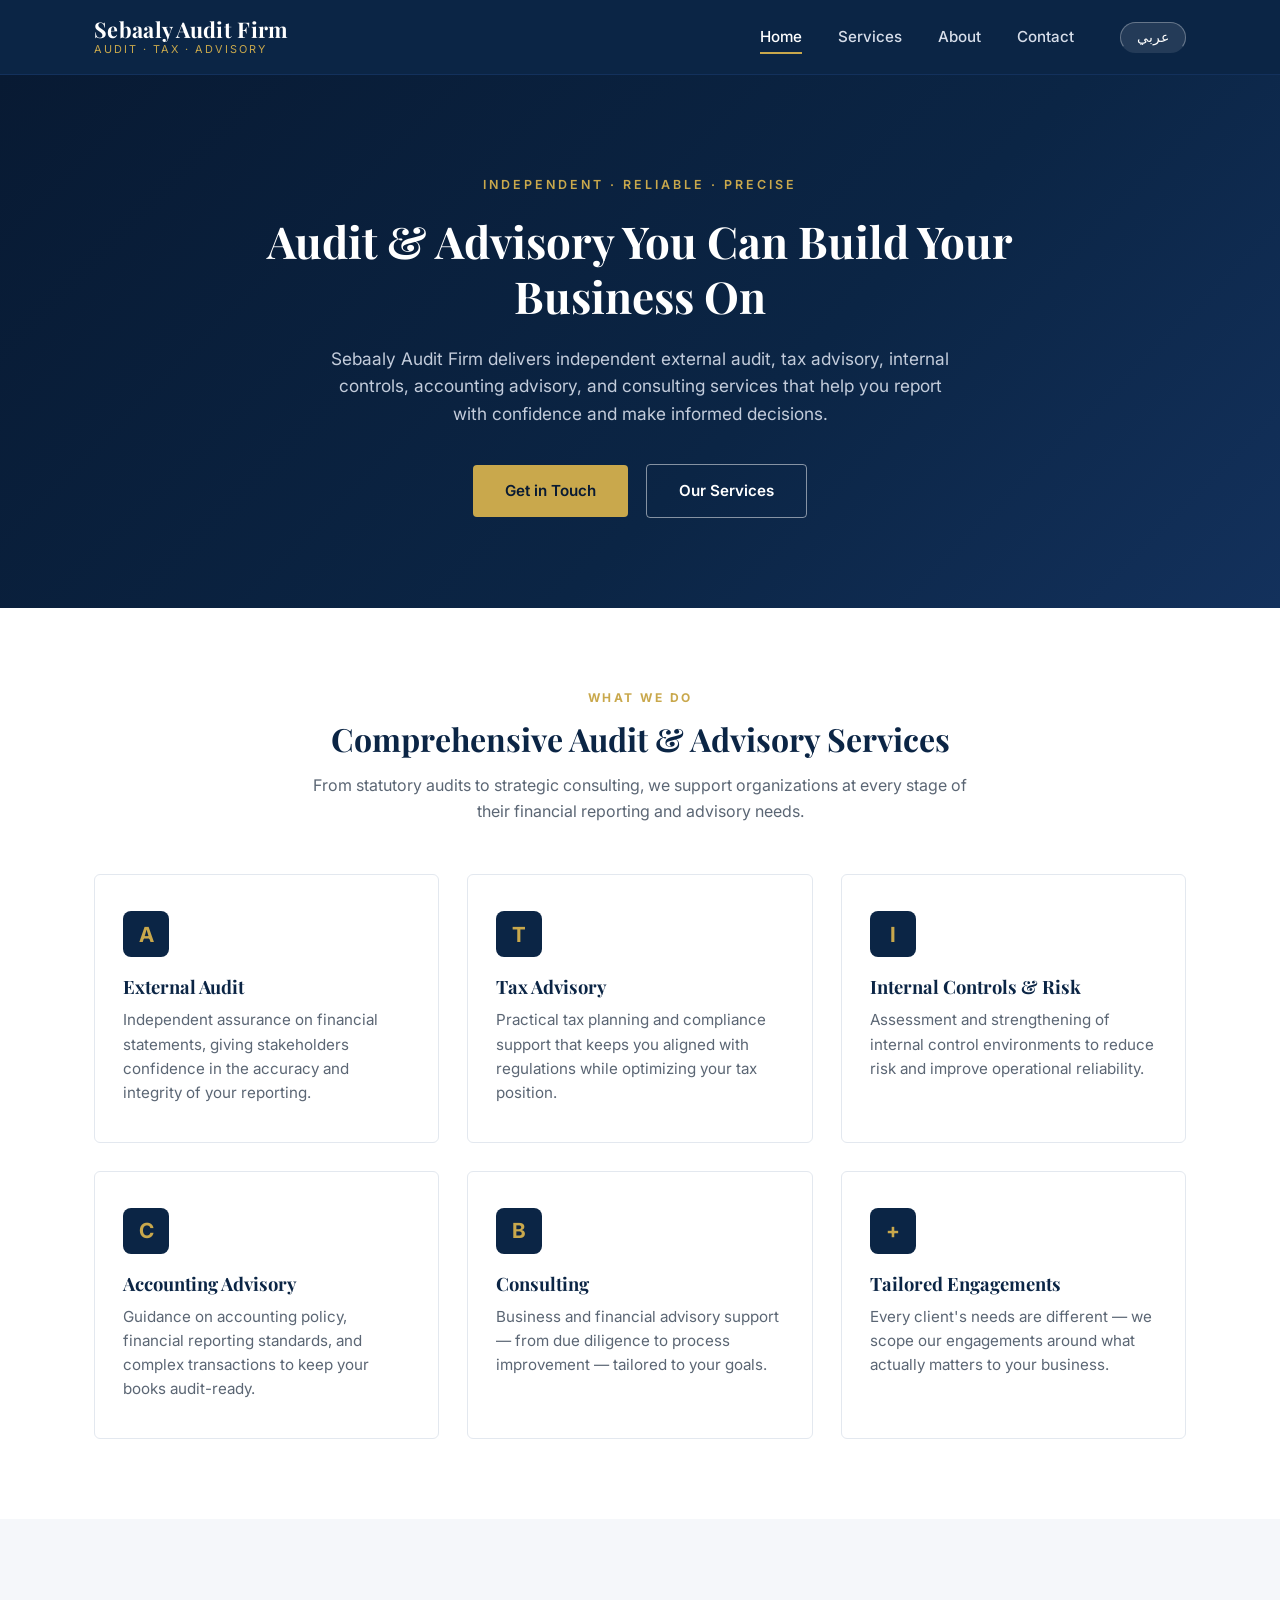
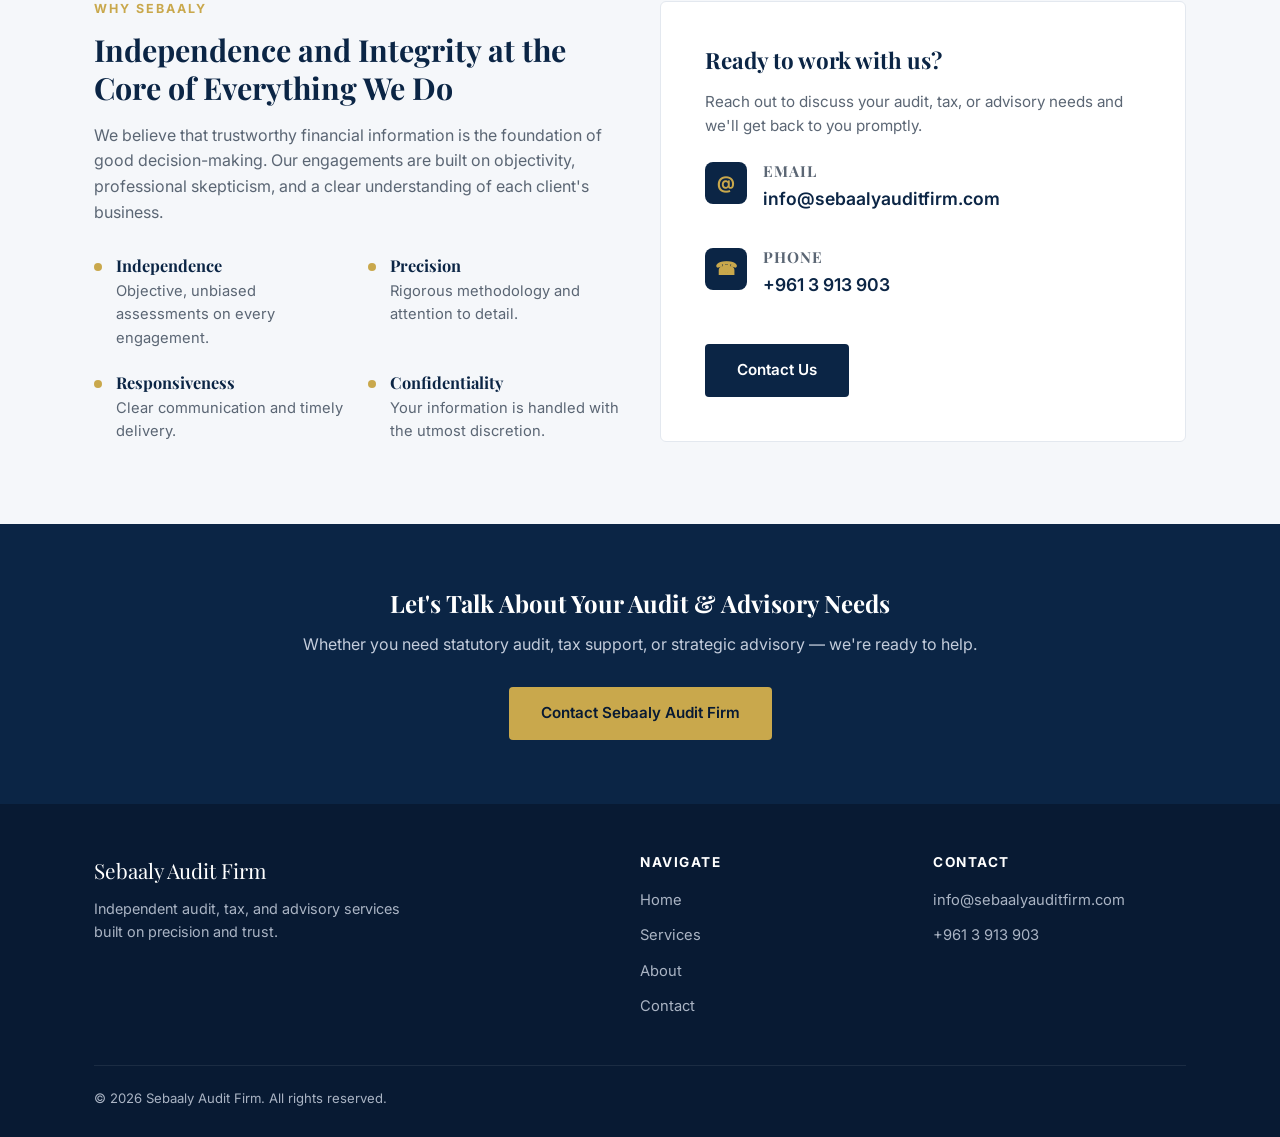
==== index.html @ 9934cd17 "Add files via upload" ====
<!doctype html>
<html lang="en">
<head>
<meta charset="UTF-8">
<meta name="viewport" content="width=device-width, initial-scale=1.0">
<title>Sebaaly Audit Firm | Audit, Tax &amp; Advisory Services</title>
<meta name="description" content="Sebaaly Audit Firm provides independent external audit, tax advisory, internal controls, accounting advisory, and consulting services.">
<link rel="preconnect" href="https://fonts.googleapis.com">
<link rel="preconnect" href="https://fonts.gstatic.com" crossorigin>
<link href="https://fonts.googleapis.com/css2?family=Inter:wght@400;500;600;700&family=Playfair+Display:wght@600;700&display=swap" rel="stylesheet">
<link rel="stylesheet" href="styles.css">
</head>
<body>

<header class="site-header">
  <div class="nav-wrap">
    <a href="index.html" class="logo">
      <span class="logo-main">Sebaaly Audit Firm</span>
      <span class="logo-sub">Audit &middot; Tax &middot; Advisory</span>
    </a>
    <button class="nav-toggle" aria-label="Toggle menu">
      <span></span><span></span><span></span>
    </button>
    <nav class="main-nav">
      <ul>
        <li><a href="index.html" class="active">Home</a></li>
        <li><a href="services.html">Services</a></li>
        <li><a href="about.html">About</a></li>
        <li><a href="contact.html">Contact</a></li>
        <li><a href="ar/index.html" class="lang-switch">&#1593;&#1585;&#1576;&#1610;</a></li>
      </ul>
    </nav>
  </div>
</header>

<section class="hero">
  <div class="container">
    <div class="eyebrow">Independent &middot; Reliable &middot; Precise</div>
    <h1>Audit &amp; Advisory You Can Build Your Business On</h1>
    <p>Sebaaly Audit Firm delivers independent external audit, tax advisory, internal controls, accounting advisory, and consulting services that help you report with confidence and make informed decisions.</p>
    <a href="contact.html" class="btn btn-gold">Get in Touch</a>
    <a href="services.html" class="btn btn-outline">Our Services</a>
  </div>
</section>

<section>
  <div class="container">
    <div class="section-head">
      <div class="eyebrow">What We Do</div>
      <h2>Comprehensive Audit &amp; Advisory Services</h2>
      <p>From statutory audits to strategic consulting, we support organizations at every stage of their financial reporting and advisory needs.</p>
    </div>
    <div class="grid-3">
      <div class="card">
        <div class="icon-badge">A</div>
        <h3>External Audit</h3>
        <p>Independent assurance on financial statements, giving stakeholders confidence in the accuracy and integrity of your reporting.</p>
      </div>
      <div class="card">
        <div class="icon-badge">T</div>
        <h3>Tax Advisory</h3>
        <p>Practical tax planning and compliance support that keeps you aligned with regulations while optimizing your tax position.</p>
      </div>
      <div class="card">
        <div class="icon-badge">I</div>
        <h3>Internal Controls &amp; Risk</h3>
        <p>Assessment and strengthening of internal control environments to reduce risk and improve operational reliability.</p>
      </div>
      <div class="card">
        <div class="icon-badge">C</div>
        <h3>Accounting Advisory</h3>
        <p>Guidance on accounting policy, financial reporting standards, and complex transactions to keep your books audit-ready.</p>
      </div>
      <div class="card">
        <div class="icon-badge">B</div>
        <h3>Consulting</h3>
        <p>Business and financial advisory support &mdash; from due diligence to process improvement &mdash; tailored to your goals.</p>
      </div>
      <div class="card">
        <div class="icon-badge">+</div>
        <h3>Tailored Engagements</h3>
        <p>Every client's needs are different &mdash; we scope our engagements around what actually matters to your business.</p>
      </div>
    </div>
  </div>
</section>

<section class="section-gray">
  <div class="container grid-2">
    <div>
      <div class="eyebrow" style="color:var(--gold); text-transform:uppercase; letter-spacing:2px; font-size:0.78rem; font-weight:700; margin-bottom:12px;">Why Sebaaly</div>
      <h2 style="font-size:1.9rem; margin-bottom:16px;">Independence and Integrity at the Core of Everything We Do</h2>
      <p style="color:var(--text-muted); margin-bottom:20px;">We believe that trustworthy financial information is the foundation of good decision-making. Our engagements are built on objectivity, professional skepticism, and a clear understanding of each client's business.</p>
      <div class="values-list">
        <div class="value-item">
          <span class="dot"></span>
          <div>
            <h4>Independence</h4>
            <p>Objective, unbiased assessments on every engagement.</p>
          </div>
        </div>
        <div class="value-item">
          <span class="dot"></span>
          <div>
            <h4>Precision</h4>
            <p>Rigorous methodology and attention to detail.</p>
          </div>
        </div>
        <div class="value-item">
          <span class="dot"></span>
          <div>
            <h4>Responsiveness</h4>
            <p>Clear communication and timely delivery.</p>
          </div>
        </div>
        <div class="value-item">
          <span class="dot"></span>
          <div>
            <h4>Confidentiality</h4>
            <p>Your information is handled with the utmost discretion.</p>
          </div>
        </div>
      </div>
    </div>
    <div class="card" style="padding:44px;">
      <h3 style="font-size:1.4rem; margin-bottom:16px;">Ready to work with us?</h3>
      <p style="margin-bottom:24px;">Reach out to discuss your audit, tax, or advisory needs and we'll get back to you promptly.</p>
      <div class="contact-row">
        <div class="icon-badge">@</div>
        <div>
          <h4>Email</h4>
          <a href="mailto:info@sebaalyauditfirm.com">info@sebaalyauditfirm.com</a>
        </div>
      </div>
      <div class="contact-row">
        <div class="icon-badge">&#9742;</div>
        <div>
          <h4>Phone</h4>
          <a href="tel:+9613913903">+961 3 913 903</a>
        </div>
      </div>
      <a href="contact.html" class="btn btn-navy" style="margin-top:10px;">Contact Us</a>
    </div>
  </div>
</section>

<section class="cta-band">
  <div class="container">
    <h2>Let's Talk About Your Audit &amp; Advisory Needs</h2>
    <p>Whether you need statutory audit, tax support, or strategic advisory &mdash; we're ready to help.</p>
    <a href="contact.html" class="btn btn-gold">Contact Sebaaly Audit Firm</a>
  </div>
</section>

<footer class="site-footer">
  <div class="container">
    <div class="footer-grid">
      <div>
        <span class="logo-main" style="font-family:'Playfair Display', serif; font-size:1.3rem;">Sebaaly Audit Firm</span>
        <p class="tagline">Independent audit, tax, and advisory services built on precision and trust.</p>
      </div>
      <div>
        <h4>Navigate</h4>
        <ul>
          <li><a href="index.html">Home</a></li>
          <li><a href="services.html">Services</a></li>
          <li><a href="about.html">About</a></li>
          <li><a href="contact.html">Contact</a></li>
        </ul>
      </div>
      <div>
        <h4>Contact</h4>
        <ul>
          <li><a href="mailto:info@sebaalyauditfirm.com">info@sebaalyauditfirm.com</a></li>
          <li><a href="tel:+9613913903">+961 3 913 903</a></li>
        </ul>
      </div>
    </div>
    <div class="footer-bottom">
      <span>&copy; 2026 Sebaaly Audit Firm. All rights reserved.</span>
    </div>
  </div>
</footer>

<script src="nav.js"></script>
</body>
</html>
---- styles.css ----
:root {
  --navy: #0b2545;
  --navy-light: #13315c;
  --navy-deep: #081a33;
  --gold: #c9a84c;
  --text: #1f2937;
  --text-muted: #5b6674;
  --bg: #ffffff;
  --gray-bg: #f5f7fa;
  --border: #e3e8ef;
}

* {
  margin: 0;
  padding: 0;
  box-sizing: border-box;
}

html {
  scroll-behavior: smooth;
}

body {
  font-family: 'Inter', -apple-system, BlinkMacSystemFont, 'Segoe UI', sans-serif;
  color: var(--text);
  background: var(--bg);
  line-height: 1.6;
}

h1, h2, h3, h4 {
  font-family: 'Playfair Display', Georgia, serif;
  color: var(--navy);
  font-weight: 700;
  line-height: 1.25;
}

a {
  text-decoration: none;
  color: inherit;
}

img { max-width: 100%; }

.container {
  max-width: 1140px;
  margin: 0 auto;
  padding: 0 24px;
}

/* Header / Nav */
header.site-header {
  position: sticky;
  top: 0;
  z-index: 100;
  background: var(--navy);
  border-bottom: 1px solid var(--navy-light);
}

.nav-wrap {
  display: flex;
  align-items: center;
  justify-content: space-between;
  padding: 18px 24px;
  max-width: 1140px;
  margin: 0 auto;
}

.logo {
  display: flex;
  flex-direction: column;
  line-height: 1.1;
}

.logo .logo-main {
  font-family: 'Playfair Display', Georgia, serif;
  font-size: 1.35rem;
  font-weight: 700;
  color: #fff;
  letter-spacing: 0.3px;
}

.logo .logo-sub {
  font-size: 0.68rem;
  color: var(--gold);
  letter-spacing: 2px;
  text-transform: uppercase;
  margin-top: 2px;
}

nav.main-nav ul {
  display: flex;
  list-style: none;
  gap: 36px;
}

nav.main-nav a {
  color: #d7deea;
  font-size: 0.95rem;
  font-weight: 500;
  transition: color 0.2s;
  padding: 6px 0;
  border-bottom: 2px solid transparent;
}

nav.main-nav a:hover,
nav.main-nav a.active {
  color: #fff;
  border-bottom-color: var(--gold);
}

.nav-toggle {
  display: none;
  flex-direction: column;
  gap: 5px;
  cursor: pointer;
  background: none;
  border: none;
}

.nav-toggle span {
  width: 24px;
  height: 2px;
  background: #fff;
}

/* Hero */
.hero {
  background: linear-gradient(135deg, var(--navy-deep), var(--navy) 60%, var(--navy-light));
  color: #fff;
  padding: 100px 0 90px;
  text-align: center;
}

.hero .eyebrow {
  color: var(--gold);
  letter-spacing: 3px;
  text-transform: uppercase;
  font-size: 0.78rem;
  font-weight: 600;
  margin-bottom: 18px;
}

.hero h1 {
  color: #fff;
  font-size: 2.75rem;
  max-width: 820px;
  margin: 0 auto 22px;
}

.hero p {
  color: #c3ccdb;
  max-width: 620px;
  margin: 0 auto 36px;
  font-size: 1.08rem;
}

.page-hero {
  background: var(--navy);
  color: #fff;
  padding: 64px 0;
  text-align: center;
}

.page-hero .eyebrow {
  color: var(--gold);
  letter-spacing: 3px;
  text-transform: uppercase;
  font-size: 0.78rem;
  font-weight: 600;
  margin-bottom: 14px;
}

.page-hero h1 {
  color: #fff;
  font-size: 2.2rem;
}

/* Buttons */
.btn {
  display: inline-block;
  padding: 14px 32px;
  border-radius: 4px;
  font-weight: 600;
  font-size: 0.95rem;
  transition: all 0.2s;
}

.btn-gold {
  background: var(--gold);
  color: var(--navy-deep);
}

.btn-gold:hover {
  background: #d9bc6e;
}

.btn-outline {
  border: 1.5px solid rgba(255,255,255,0.5);
  color: #fff;
  margin-left: 14px;
}

.btn-outline:hover {
  border-color: #fff;
  background: rgba(255,255,255,0.08);
}

.btn-navy {
  background: var(--navy);
  color: #fff;
}

.btn-navy:hover {
  background: var(--navy-light);
}

/* Sections */
section {
  padding: 80px 0;
}

.section-gray {
  background: var(--gray-bg);
}

.section-head {
  text-align: center;
  max-width: 680px;
  margin: 0 auto 50px;
}

.section-head .eyebrow {
  color: var(--gold);
  letter-spacing: 2.5px;
  text-transform: uppercase;
  font-size: 0.75rem;
  font-weight: 700;
  margin-bottom: 12px;
}

.section-head h2 {
  font-size: 2rem;
  margin-bottom: 14px;
}

.section-head p {
  color: var(--text-muted);
}

/* Grids / Cards */
.grid-3 {
  display: grid;
  grid-template-columns: repeat(3, 1fr);
  gap: 28px;
}

.grid-2 {
  display: grid;
  grid-template-columns: repeat(2, 1fr);
  gap: 40px;
  align-items: center;
}

.card {
  background: #fff;
  border: 1px solid var(--border);
  border-radius: 6px;
  padding: 36px 28px;
  transition: box-shadow 0.2s, transform 0.2s;
}

.card:hover {
  box-shadow: 0 12px 28px rgba(11, 37, 69, 0.08);
  transform: translateY(-3px);
}

.card .icon-badge {
  width: 46px;
  height: 46px;
  border-radius: 8px;
  background: var(--navy);
  color: var(--gold);
  display: flex;
  align-items: center;
  justify-content: center;
  font-size: 1.3rem;
  margin-bottom: 18px;
  font-weight: 700;
}

.card h3 {
  font-size: 1.15rem;
  margin-bottom: 10px;
}

.card p {
  color: var(--text-muted);
  font-size: 0.95rem;
}

/* Service detail blocks */
.service-block {
  display: grid;
  grid-template-columns: 70px 1fr;
  gap: 24px;
  padding: 34px 0;
  border-bottom: 1px solid var(--border);
}

.service-block:last-child {
  border-bottom: none;
}

.service-num {
  font-family: 'Playfair Display', serif;
  font-size: 2rem;
  color: var(--gold);
  font-weight: 700;
}

.service-block h3 {
  font-size: 1.3rem;
  margin-bottom: 8px;
}

.service-block p {
  color: var(--text-muted);
}

/* Values list */
.values-list {
  display: grid;
  grid-template-columns: repeat(2, 1fr);
  gap: 22px;
  margin-top: 30px;
}

.value-item {
  display: flex;
  gap: 14px;
  align-items: flex-start;
}

.value-item .dot {
  width: 8px;
  height: 8px;
  border-radius: 50%;
  background: var(--gold);
  margin-top: 8px;
  flex-shrink: 0;
}

.value-item h4 {
  font-size: 1.02rem;
  margin-bottom: 4px;
}

.value-item p {
  color: var(--text-muted);
  font-size: 0.92rem;
}

/* CTA band */
.cta-band {
  background: var(--navy);
  color: #fff;
  text-align: center;
  padding: 64px 0;
}

.cta-band h2 {
  color: #fff;
  margin-bottom: 14px;
}

.cta-band p {
  color: #c3ccdb;
  margin-bottom: 30px;
}

/* Contact */
.contact-grid {
  display: grid;
  grid-template-columns: 1fr 1fr;
  gap: 50px;
}

.contact-card {
  background: var(--gray-bg);
  border: 1px solid var(--border);
  border-radius: 8px;
  padding: 40px;
}

.contact-row {
  display: flex;
  gap: 16px;
  align-items: flex-start;
  margin-bottom: 26px;
}

.contact-row .icon-badge {
  width: 42px;
  height: 42px;
  border-radius: 8px;
  background: var(--navy);
  color: var(--gold);
  display: flex;
  align-items: center;
  justify-content: center;
  flex-shrink: 0;
  font-size: 1.1rem;
}

.contact-row h4 {
  font-size: 0.95rem;
  color: var(--text-muted);
  text-transform: uppercase;
  letter-spacing: 1px;
  margin-bottom: 4px;
}

.contact-row a, .contact-row span {
  font-size: 1.1rem;
  color: var(--navy);
  font-weight: 600;
}

/* Footer */
footer.site-footer {
  background: var(--navy-deep);
  color: #aab4c4;
  padding: 50px 0 28px;
}

.footer-grid {
  display: grid;
  grid-template-columns: 2fr 1fr 1fr;
  gap: 40px;
  margin-bottom: 36px;
}

.footer-grid h4 {
  color: #fff;
  font-size: 0.85rem;
  text-transform: uppercase;
  letter-spacing: 1.5px;
  margin-bottom: 16px;
  font-family: 'Inter', sans-serif;
}

.footer-grid ul {
  list-style: none;
}

.footer-grid li {
  margin-bottom: 10px;
}

.footer-grid a {
  color: #aab4c4;
  font-size: 0.92rem;
  transition: color 0.2s;
}

.footer-grid a:hover {
  color: var(--gold);
}

footer .logo-main {
  color: #fff;
}

footer p.tagline {
  font-size: 0.9rem;
  margin-top: 10px;
  max-width: 320px;
}

.footer-bottom {
  border-top: 1px solid rgba(255,255,255,0.08);
  padding-top: 22px;
  font-size: 0.82rem;
  display: flex;
  justify-content: space-between;
  flex-wrap: wrap;
  gap: 10px;
}

/* Responsive */
@media (max-width: 860px) {
  .grid-3 { grid-template-columns: 1fr; }
  .grid-2 { grid-template-columns: 1fr; }
  .values-list { grid-template-columns: 1fr; }
  .contact-grid { grid-template-columns: 1fr; }
  .footer-grid { grid-template-columns: 1fr; gap: 28px; }
  .hero h1 { font-size: 2.1rem; }
}

@media (max-width: 720px) {
  nav.main-nav {
    position: absolute;
    top: 100%;
    left: 0;
    right: 0;
    background: var(--navy);
    display: none;
  }
  nav.main-nav.open { display: block; }
  nav.main-nav ul {
    flex-direction: column;
    padding: 10px 24px 20px;
    gap: 4px;
  }
  nav.main-nav a {
    display: block;
    padding: 12px 0;
    border-bottom: 1px solid rgba(255,255,255,0.08);
  }
  .nav-toggle { display: flex; }
  header.site-header { position: relative; }
  .btn-outline { margin-left: 0; margin-top: 12px; display: block; width: fit-content; margin-left: auto; margin-right: auto; }
}

/* Language switcher */
.lang-switch {
  background: rgba(255,255,255,0.1);
  color: #fff !important;
  border: 1px solid rgba(255,255,255,0.3);
  border-radius: 20px;
  padding: 6px 16px !important;
  font-size: 0.85rem !important;
  margin-inline-start: 10px;
}

.lang-switch:hover {
  background: var(--gold);
  color: var(--navy-deep) !important;
  border-color: var(--gold);
}

@media (max-width: 720px) {
  .lang-switch { display: inline-block; margin: 14px 0 4px; }
}

/* RTL (Arabic) overrides */
[dir="rtl"] body,
[dir="rtl"] h1,
[dir="rtl"] h2,
[dir="rtl"] h3,
[dir="rtl"] h4 {
  font-family: 'Tajawal', 'Inter', sans-serif;
}

[dir="rtl"] .service-block {
  grid-template-columns: 1fr 70px;
}

[dir="rtl"] .service-num {
  order: 2;
  text-align: right;
}

[dir="rtl"] .footer-bottom {
  direction: rtl;
}
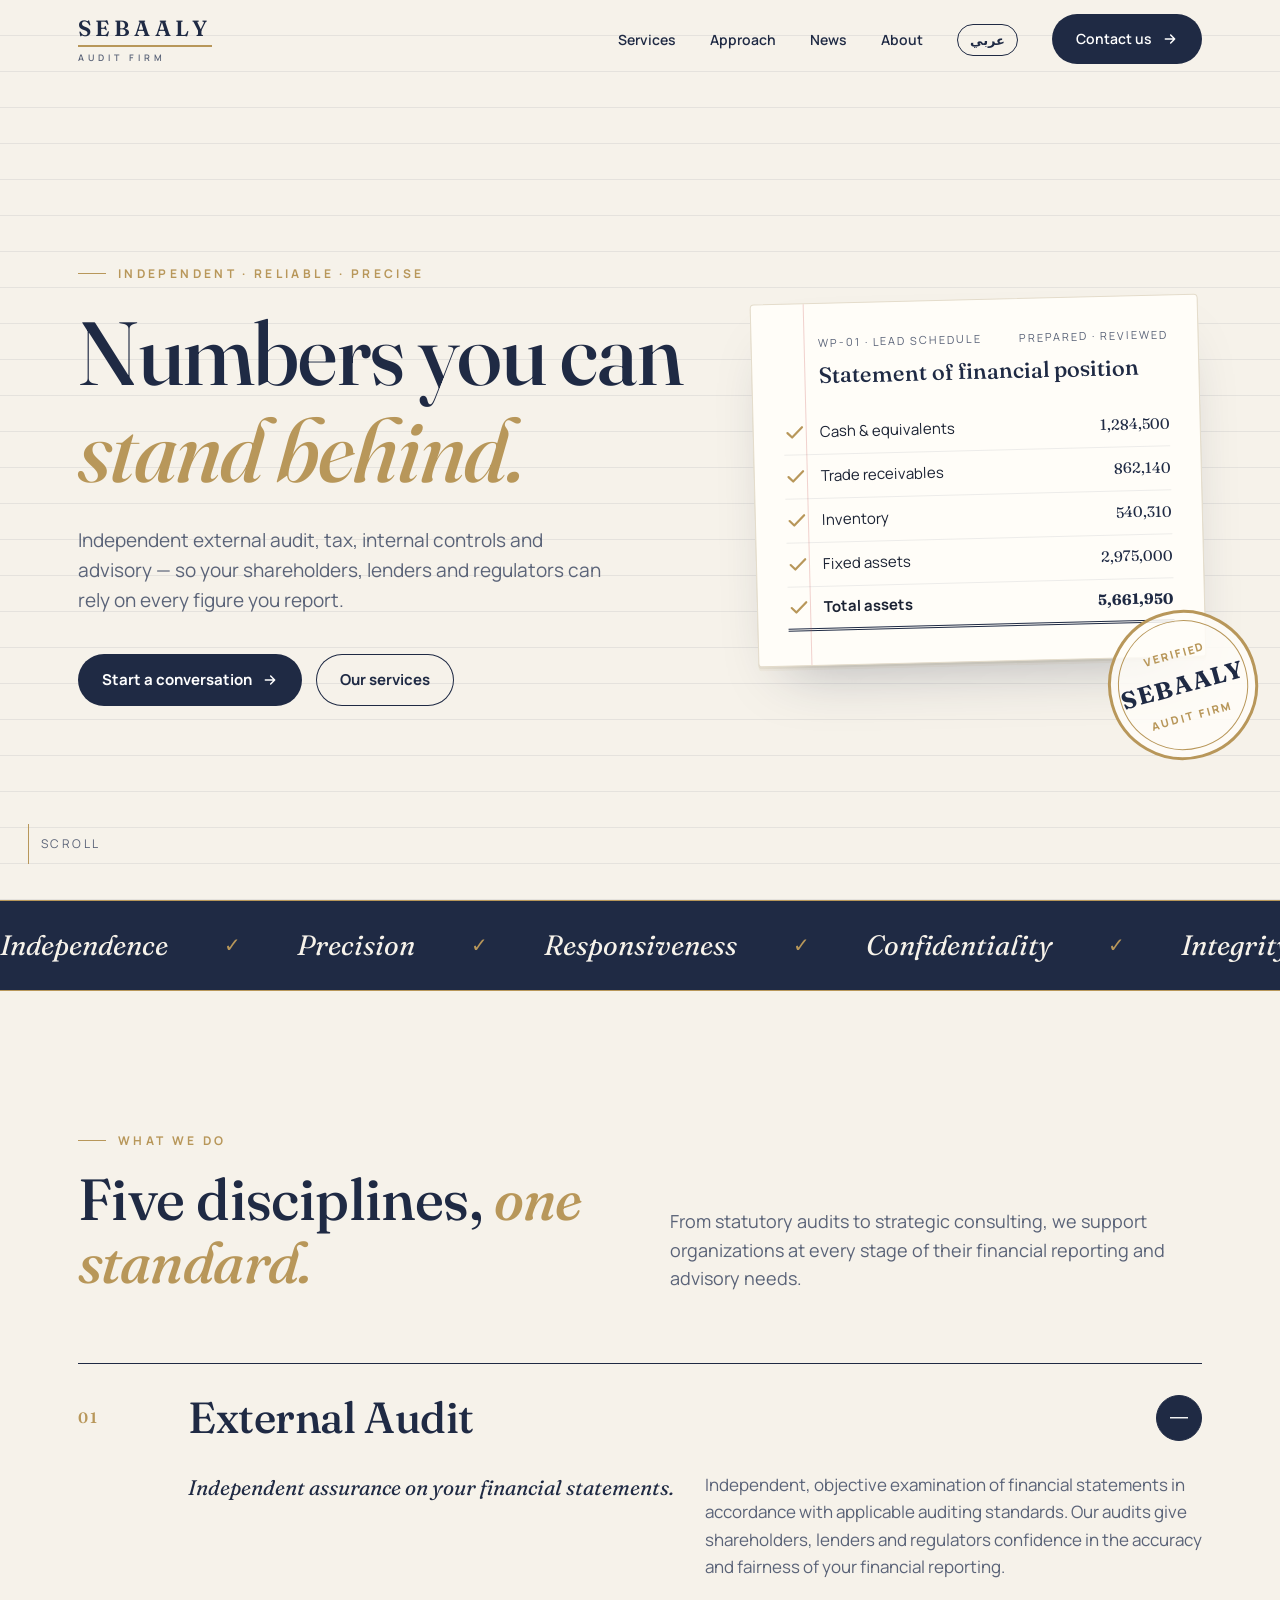
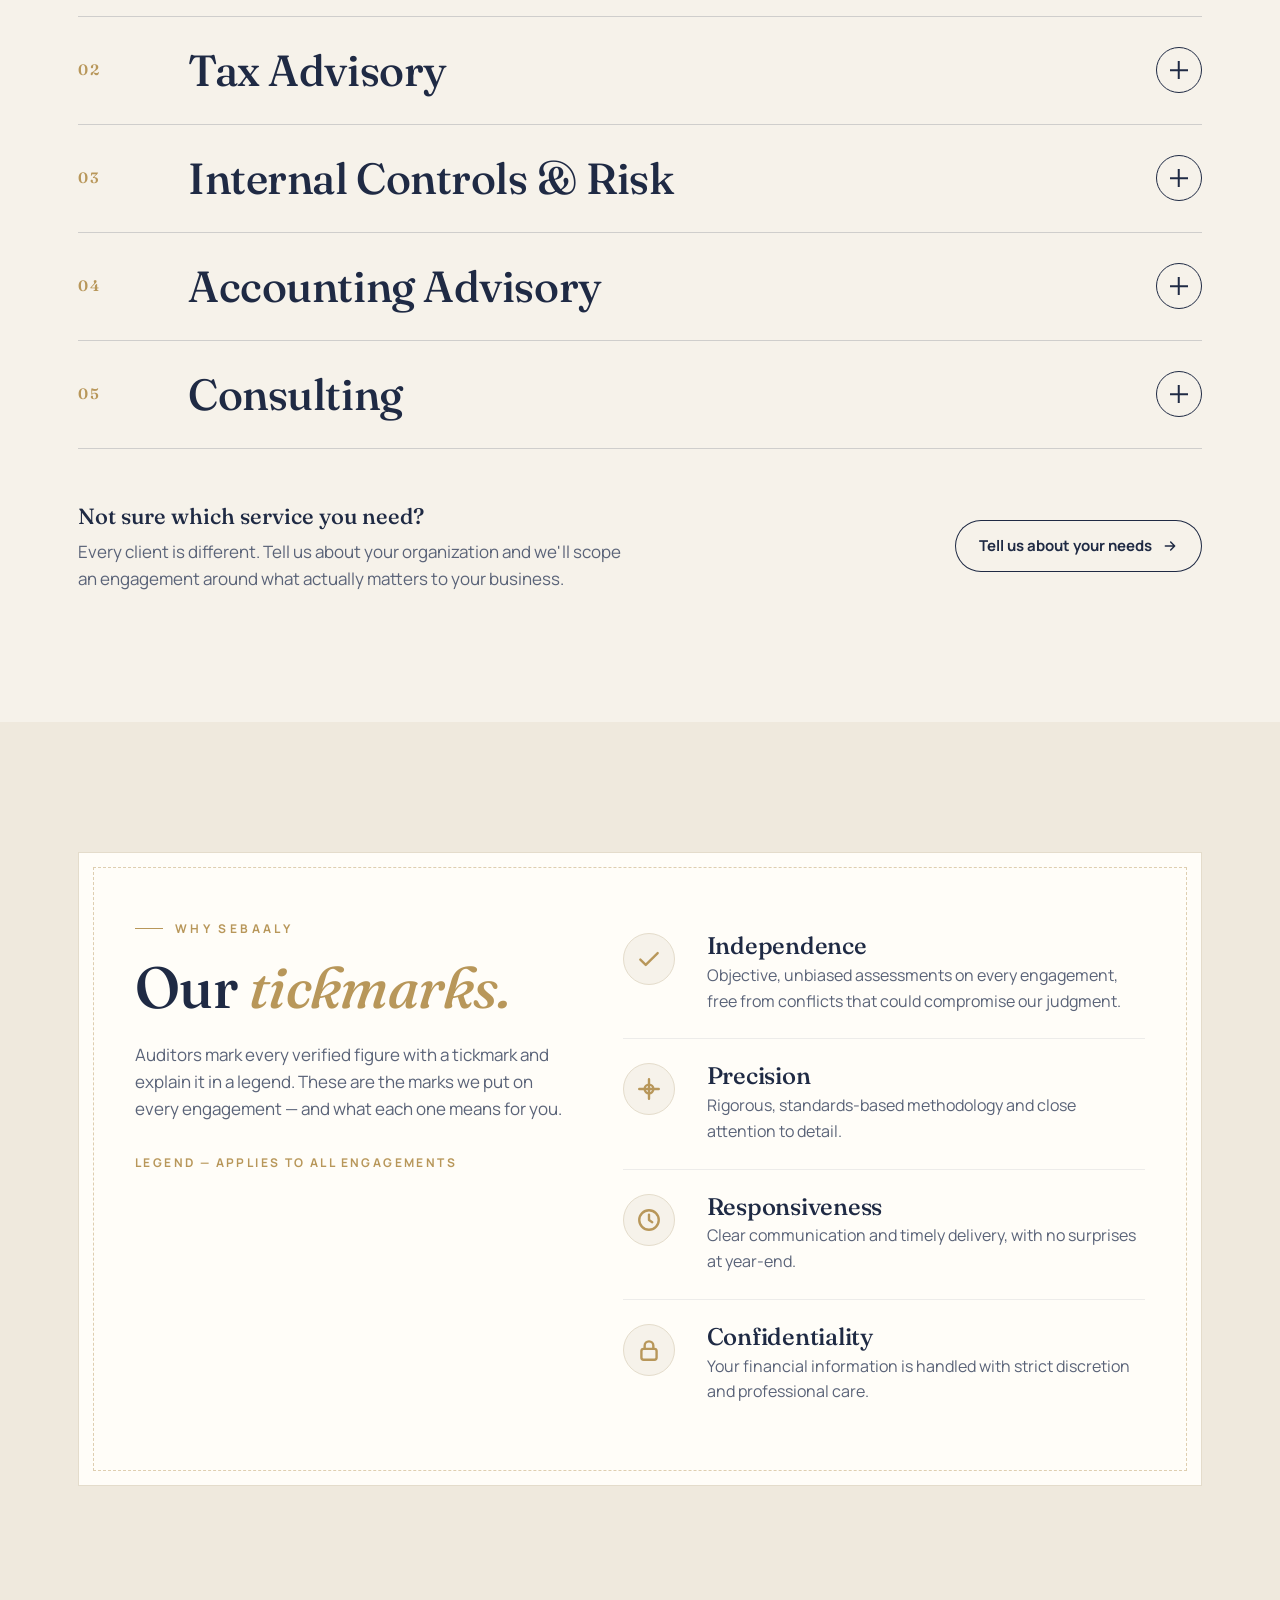
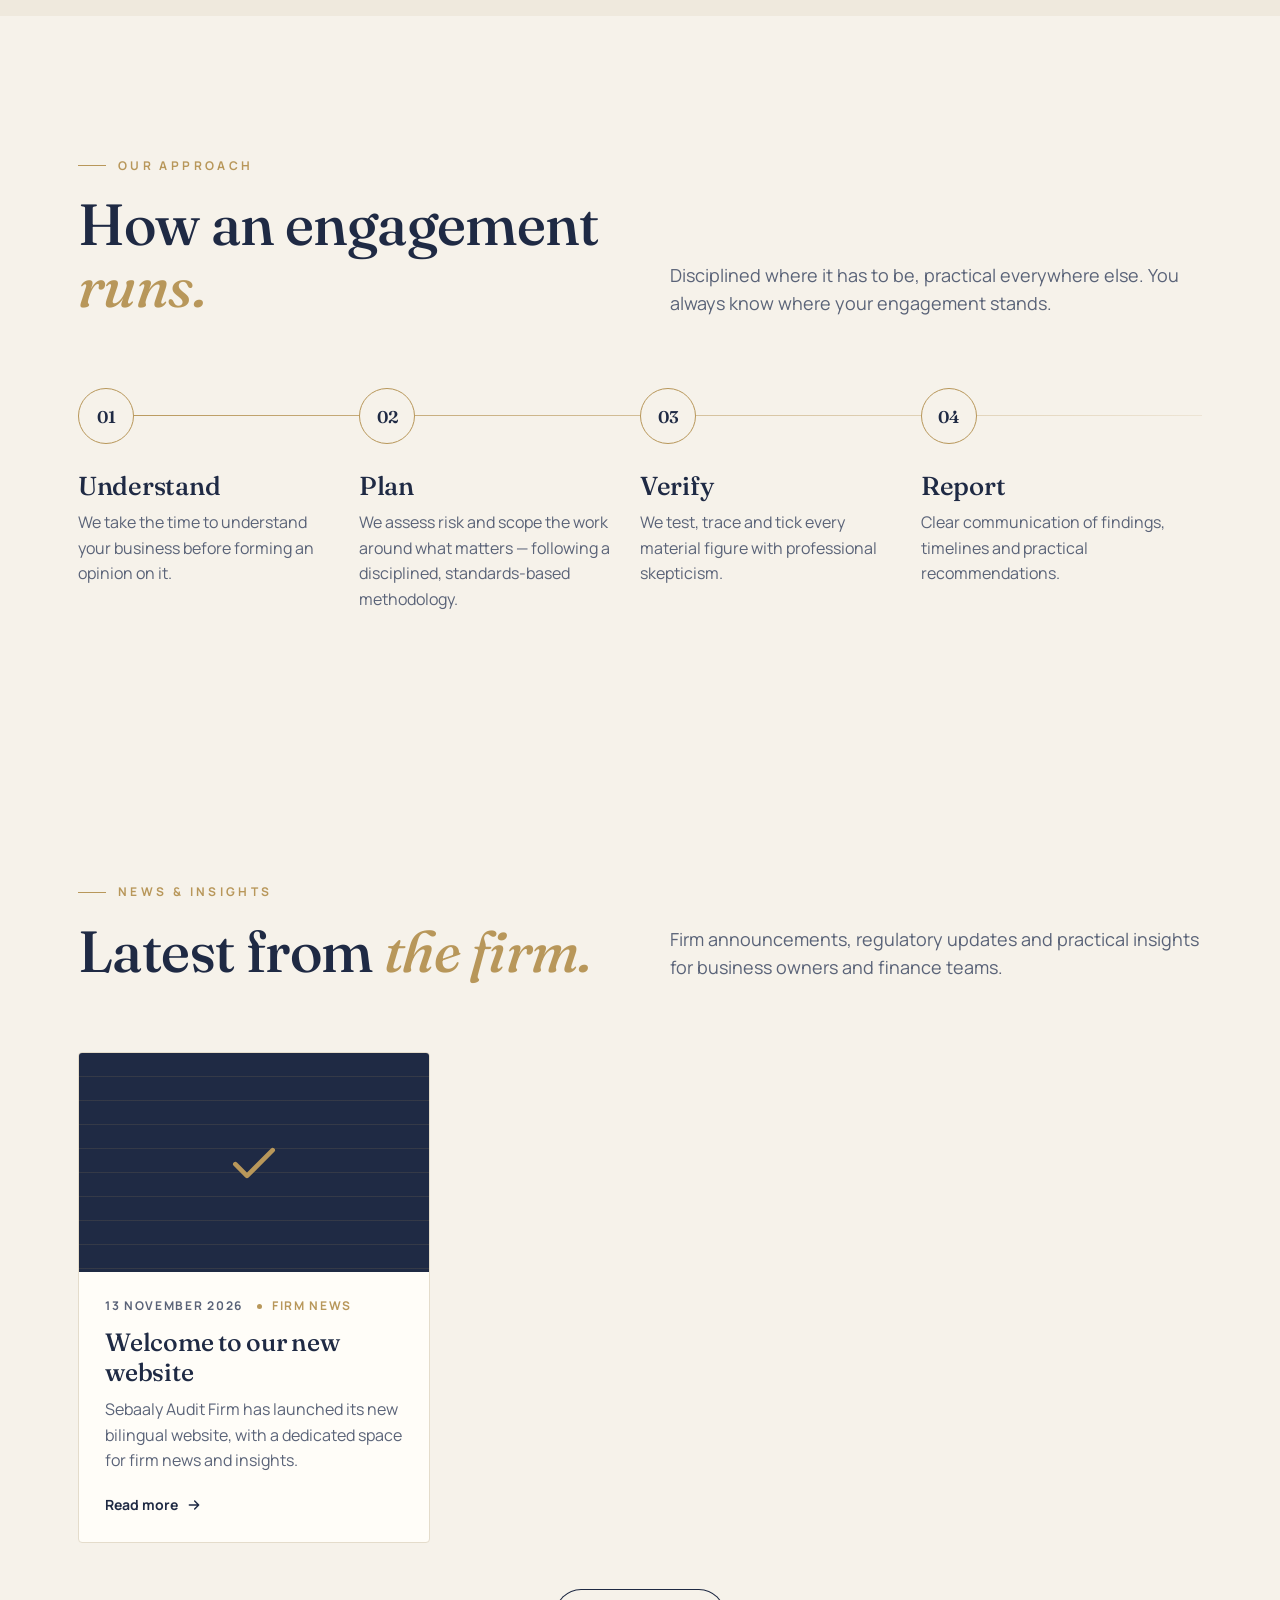
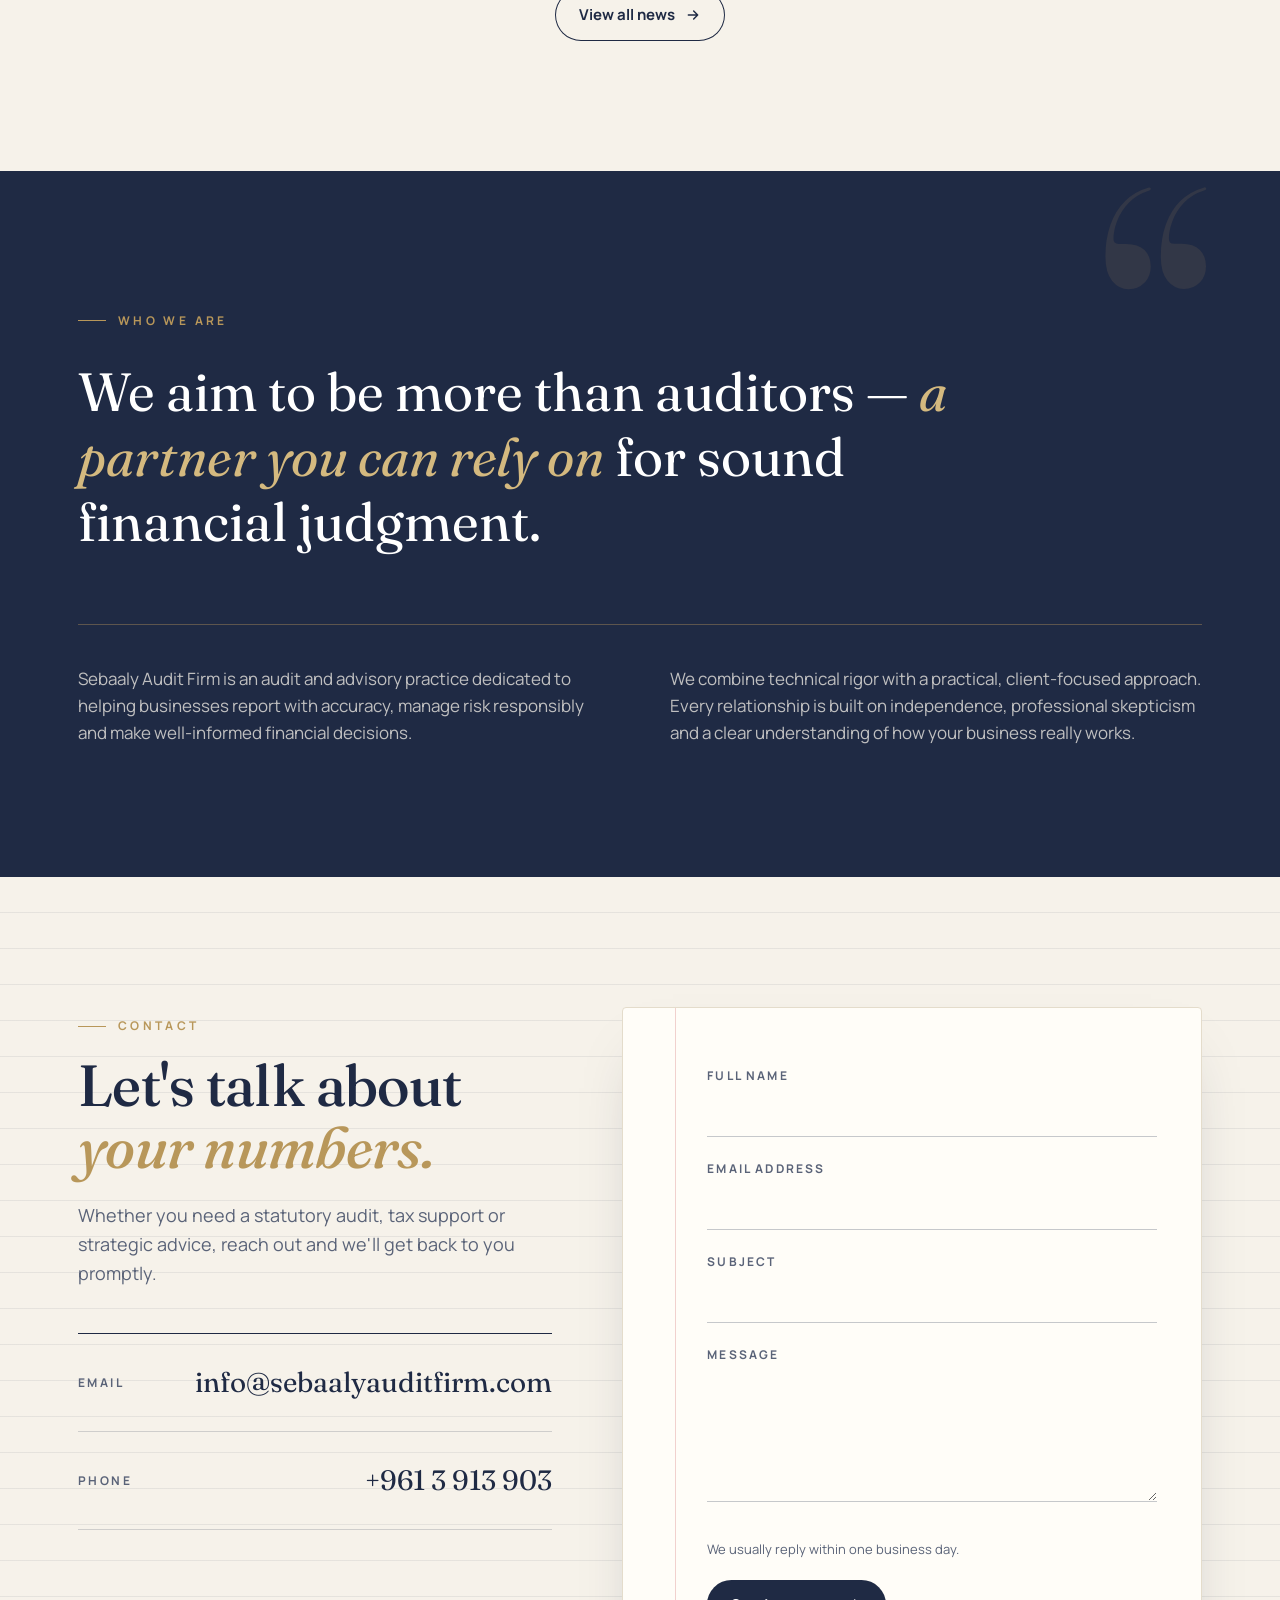
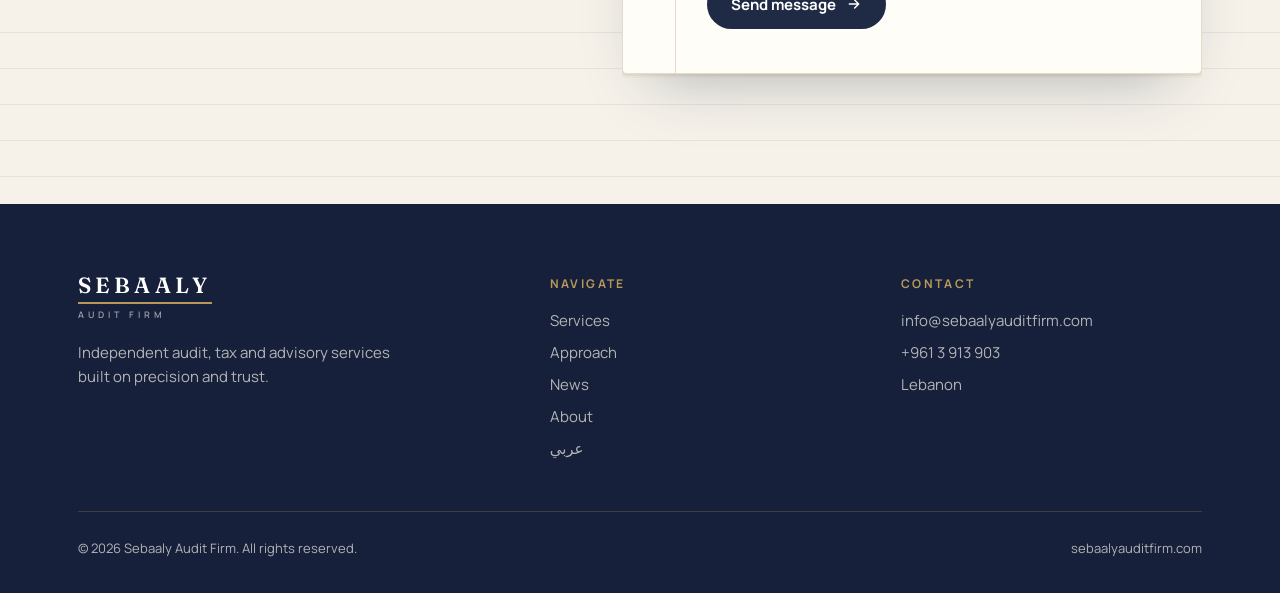
==== commit 7203832e: "Add files via upload" ====
--- a/index.html
+++ b/index.html
@@ -1,187 +1,158 @@
-<!doctype html>
-<html lang="en">
+<!DOCTYPE html>
+<html lang="en" dir="ltr">
 <head>
 <meta charset="UTF-8">
 <meta name="viewport" content="width=device-width, initial-scale=1.0">
-<title>Sebaaly Audit Firm | Audit, Tax &amp; Advisory Services</title>
-<meta name="description" content="Sebaaly Audit Firm provides independent external audit, tax advisory, internal controls, accounting advisory, and consulting services.">
+<title>Sebaaly Audit Firm | Audit, Tax & Advisory — Lebanon</title>
+<meta name="description" content="Sebaaly Audit Firm provides independent external audit, tax advisory, internal controls, accounting advisory and consulting services.">
+<meta property="og:title" content="Sebaaly Audit Firm | Audit, Tax & Advisory — Lebanon">
+<meta property="og:description" content="Sebaaly Audit Firm provides independent external audit, tax advisory, internal controls, accounting advisory and consulting services.">
+<meta name="theme-color" content="#1F2A44">
+<link rel="icon" href="data:image/svg+xml,%3Csvg xmlns='http://www.w3.org/2000/svg' viewBox='0 0 64 64'%3E%3Crect width='64' height='64' rx='12' fill='%231F2A44'/%3E%3Cpath d='M16 33l11 11 22-24' fill='none' stroke='%23B8975A' stroke-width='6' stroke-linecap='round' stroke-linejoin='round'/%3E%3C/svg%3E">
 <link rel="preconnect" href="https://fonts.googleapis.com">
 <link rel="preconnect" href="https://fonts.gstatic.com" crossorigin>
-<link href="https://fonts.googleapis.com/css2?family=Inter:wght@400;500;600;700&family=Playfair+Display:wght@600;700&display=swap" rel="stylesheet">
+<link href="https://fonts.googleapis.com/css2?family=Fraunces:ital,opsz,wght@0,9..144,400;0,9..144,500;0,9..144,600;1,9..144,400;1,9..144,500&family=Manrope:wght@400;500;600;700;800&display=swap" rel="stylesheet">
 <link rel="stylesheet" href="styles.css">
+<link rel="alternate" hreflang="en" href="https://sebaalyauditfirm.com/">
+<link rel="alternate" hreflang="ar" href="https://sebaalyauditfirm.com/ar/">
 </head>
-<body>
+<body data-root="">
 
 <header class="site-header">
-  <div class="nav-wrap">
-    <a href="index.html" class="logo">
-      <span class="logo-main">Sebaaly Audit Firm</span>
-      <span class="logo-sub">Audit &middot; Tax &middot; Advisory</span>
-    </a>
-    <button class="nav-toggle" aria-label="Toggle menu">
-      <span></span><span></span><span></span>
-    </button>
-    <nav class="main-nav">
-      <ul>
-        <li><a href="index.html" class="active">Home</a></li>
-        <li><a href="services.html">Services</a></li>
-        <li><a href="about.html">About</a></li>
-        <li><a href="contact.html">Contact</a></li>
-        <li><a href="ar/index.html" class="lang-switch">&#1593;&#1585;&#1576;&#1610;</a></li>
-      </ul>
-    </nav>
+  <div class="wrap nav">
+    <a href="#top" class="wordmark" aria-label="Sebaaly Audit Firm"><b>SEBAALY</b><span>AUDIT FIRM</span></a>
+    <button class="toggle" aria-label="Menu" aria-expanded="false"><span></span><span></span><span></span></button>
+    <ul class="menu">
+      <li><a href="#services">Services</a></li><li><a href="#approach">Approach</a></li><li><a href="#news">News</a></li><li><a href="#about">About</a></li>
+      <li><a href="ar/index.html" class="lang" lang="ar">عربي</a></li>
+      <li><a href="#contact" class="btn">Contact us <svg class="arr" width="16" height="16" viewBox="0 0 24 24" fill="none" stroke="currentColor" stroke-width="2.2" stroke-linecap="round" stroke-linejoin="round"><path d="M5 12h14M13 6l6 6-6 6"/></svg></a></li>
+    </ul>
   </div>
 </header>
 
-<section class="hero">
-  <div class="container">
-    <div class="eyebrow">Independent &middot; Reliable &middot; Precise</div>
-    <h1>Audit &amp; Advisory You Can Build Your Business On</h1>
-    <p>Sebaaly Audit Firm delivers independent external audit, tax advisory, internal controls, accounting advisory, and consulting services that help you report with confidence and make informed decisions.</p>
-    <a href="contact.html" class="btn btn-gold">Get in Touch</a>
-    <a href="services.html" class="btn btn-outline">Our Services</a>
+<main id="top">
+<section class="hero ledger-bg">
+  <div class="wrap hero-grid">
+    <div>
+      <span class="eyebrow rv">Independent · Reliable · Precise</span>
+      <h1 class="rv d1">Numbers you can <em>stand behind.</em></h1>
+      <p class="lead rv d2">Independent external audit, tax, internal controls and advisory — so your shareholders, lenders and regulators can rely on every figure you report.</p>
+      <div class="hero-ctas rv d3">
+        <a href="#contact" class="btn">Start a conversation <svg class="arr" width="16" height="16" viewBox="0 0 24 24" fill="none" stroke="currentColor" stroke-width="2.2" stroke-linecap="round" stroke-linejoin="round"><path d="M5 12h14M13 6l6 6-6 6"/></svg></a>
+        <a href="#services" class="btn ghost">Our services</a>
+      </div>
+    </div>
+    <div class="tilt"><div class="paper rv d2" aria-hidden="true">
+      <div class="paper-head"><span>WP-01 · Lead schedule</span><span>Prepared · Reviewed</span></div>
+      <h4>Statement of financial position</h4>
+      <div class="row"><svg class="tick" viewBox="0 0 24 24"><path d="M4 12.5l5 5L20 6.5"/></svg><span>Cash & equivalents</span><span class="amt">1,284,500</span></div><div class="row"><svg class="tick" viewBox="0 0 24 24"><path d="M4 12.5l5 5L20 6.5"/></svg><span>Trade receivables</span><span class="amt">862,140</span></div><div class="row"><svg class="tick" viewBox="0 0 24 24"><path d="M4 12.5l5 5L20 6.5"/></svg><span>Inventory</span><span class="amt">540,310</span></div><div class="row"><svg class="tick" viewBox="0 0 24 24"><path d="M4 12.5l5 5L20 6.5"/></svg><span>Fixed assets</span><span class="amt">2,975,000</span></div><div class="row total"><svg class="tick" viewBox="0 0 24 24"><path d="M4 12.5l5 5L20 6.5"/></svg><span>Total assets</span><span class="amt">5,661,950</span></div>
+      <div class="stamp"><div>VERIFIED<strong>SEBAALY</strong>AUDIT FIRM</div></div>
+    </div></div>
   </div>
+  <div class="margin-note"><i></i>Scroll</div>
 </section>
 
-<section>
-  <div class="container">
-    <div class="section-head">
-      <div class="eyebrow">What We Do</div>
-      <h2>Comprehensive Audit &amp; Advisory Services</h2>
-      <p>From statutory audits to strategic consulting, we support organizations at every stage of their financial reporting and advisory needs.</p>
+<div class="marquee" aria-hidden="true"><div class="marquee-track"><span>Independence</span><span>Precision</span><span>Responsiveness</span><span>Confidentiality</span><span>Integrity</span><span>Professional skepticism</span><span>Independence</span><span>Precision</span><span>Responsiveness</span><span>Confidentiality</span><span>Integrity</span><span>Professional skepticism</span></div></div>
+
+<section id="services">
+  <div class="wrap">
+    <div class="sec-head">
+      <div><span class="eyebrow rv">What we do</span><h2 class="rv d1">Five disciplines, <em>one standard.</em></h2></div>
+      <p class="rv d2">From statutory audits to strategic consulting, we support organizations at every stage of their financial reporting and advisory needs.</p>
     </div>
-    <div class="grid-3">
-      <div class="card">
-        <div class="icon-badge">A</div>
-        <h3>External Audit</h3>
-        <p>Independent assurance on financial statements, giving stakeholders confidence in the accuracy and integrity of your reporting.</p>
-      </div>
-      <div class="card">
-        <div class="icon-badge">T</div>
-        <h3>Tax Advisory</h3>
-        <p>Practical tax planning and compliance support that keeps you aligned with regulations while optimizing your tax position.</p>
-      </div>
-      <div class="card">
-        <div class="icon-badge">I</div>
-        <h3>Internal Controls &amp; Risk</h3>
-        <p>Assessment and strengthening of internal control environments to reduce risk and improve operational reliability.</p>
-      </div>
-      <div class="card">
-        <div class="icon-badge">C</div>
-        <h3>Accounting Advisory</h3>
-        <p>Guidance on accounting policy, financial reporting standards, and complex transactions to keep your books audit-ready.</p>
-      </div>
-      <div class="card">
-        <div class="icon-badge">B</div>
-        <h3>Consulting</h3>
-        <p>Business and financial advisory support &mdash; from due diligence to process improvement &mdash; tailored to your goals.</p>
-      </div>
-      <div class="card">
-        <div class="icon-badge">+</div>
-        <h3>Tailored Engagements</h3>
-        <p>Every client's needs are different &mdash; we scope our engagements around what actually matters to your business.</p>
-      </div>
+    <div class="svc rv"><details open><summary><span class="num">01</span><h3>External Audit</h3><span class="plus" aria-hidden="true"></span></summary><div class="body"><span></span><p class="short">Independent assurance on your financial statements.</p><p>Independent, objective examination of financial statements in accordance with applicable auditing standards. Our audits give shareholders, lenders and regulators confidence in the accuracy and fairness of your financial reporting.</p></div></details><details><summary><span class="num">02</span><h3>Tax Advisory</h3><span class="plus" aria-hidden="true"></span></summary><div class="body"><span></span><p class="short">Compliance and planning, without surprises.</p><p>Practical, up-to-date tax guidance covering compliance, planning and reporting. We help you understand your obligations, manage risk and structure your affairs efficiently within the bounds of the law.</p></div></details><details><summary><span class="num">03</span><h3>Internal Controls & Risk</h3><span class="plus" aria-hidden="true"></span></summary><div class="body"><span></span><p class="short">Find the gaps before they find you.</p><p>Evaluation and enhancement of internal control systems and risk management processes. We identify gaps and recommend practical improvements to protect your assets and strengthen operational resilience.</p></div></details><details><summary><span class="num">04</span><h3>Accounting Advisory</h3><span class="plus" aria-hidden="true"></span></summary><div class="body"><span></span><p class="short">Books that are always audit-ready.</p><p>Technical accounting support for complex transactions, new standards and financial reporting challenges. We help ensure your books are accurate, well-documented and audit-ready.</p></div></details><details><summary><span class="num">05</span><h3>Consulting</h3><span class="plus" aria-hidden="true"></span></summary><div class="body"><span></span><p class="short">Financial judgment for the decisions that matter.</p><p>Broader business and financial advisory — including due diligence, process improvement and strategic financial guidance — tailored to the specific challenges your organization faces.</p></div></details></div>
+    <div class="svc-foot rv">
+      <p><b>Not sure which service you need?</b>Every client is different. Tell us about your organization and we'll scope an engagement around what actually matters to your business.</p>
+      <a href="#contact" class="btn ghost">Tell us about your needs <svg class="arr" width="16" height="16" viewBox="0 0 24 24" fill="none" stroke="currentColor" stroke-width="2.2" stroke-linecap="round" stroke-linejoin="round"><path d="M5 12h14M13 6l6 6-6 6"/></svg></a>
     </div>
   </div>
 </section>
 
-<section class="section-gray">
-  <div class="container grid-2">
-    <div>
-      <div class="eyebrow" style="color:var(--gold); text-transform:uppercase; letter-spacing:2px; font-size:0.78rem; font-weight:700; margin-bottom:12px;">Why Sebaaly</div>
-      <h2 style="font-size:1.9rem; margin-bottom:16px;">Independence and Integrity at the Core of Everything We Do</h2>
-      <p style="color:var(--text-muted); margin-bottom:20px;">We believe that trustworthy financial information is the foundation of good decision-making. Our engagements are built on objectivity, professional skepticism, and a clear understanding of each client's business.</p>
-      <div class="values-list">
-        <div class="value-item">
-          <span class="dot"></span>
-          <div>
-            <h4>Independence</h4>
-            <p>Objective, unbiased assessments on every engagement.</p>
-          </div>
-        </div>
-        <div class="value-item">
-          <span class="dot"></span>
-          <div>
-            <h4>Precision</h4>
-            <p>Rigorous methodology and attention to detail.</p>
-          </div>
-        </div>
-        <div class="value-item">
-          <span class="dot"></span>
-          <div>
-            <h4>Responsiveness</h4>
-            <p>Clear communication and timely delivery.</p>
-          </div>
-        </div>
-        <div class="value-item">
-          <span class="dot"></span>
-          <div>
-            <h4>Confidentiality</h4>
-            <p>Your information is handled with the utmost discretion.</p>
-          </div>
-        </div>
+<section class="legend-sec ledger-bg">
+  <div class="wrap">
+    <div class="legend rv">
+      <div class="legend-intro">
+        <span class="eyebrow">Why Sebaaly</span>
+        <h2 style="margin-top:18px">Our <em>tickmarks.</em></h2>
+        <p>Auditors mark every verified figure with a tickmark and explain it in a legend. These are the marks we put on every engagement — and what each one means for you.</p>
+        <small>Legend — applies to all engagements</small>
       </div>
-    </div>
-    <div class="card" style="padding:44px;">
-      <h3 style="font-size:1.4rem; margin-bottom:16px;">Ready to work with us?</h3>
-      <p style="margin-bottom:24px;">Reach out to discuss your audit, tax, or advisory needs and we'll get back to you promptly.</p>
-      <div class="contact-row">
-        <div class="icon-badge">@</div>
-        <div>
-          <h4>Email</h4>
-          <a href="mailto:info@sebaalyauditfirm.com">info@sebaalyauditfirm.com</a>
-        </div>
-      </div>
-      <div class="contact-row">
-        <div class="icon-badge">&#9742;</div>
-        <div>
-          <h4>Phone</h4>
-          <a href="tel:+9613913903">+961 3 913 903</a>
-        </div>
-      </div>
-      <a href="contact.html" class="btn btn-navy" style="margin-top:10px;">Contact Us</a>
+      <ul class="marks"><li class="rv d1"><span class="mark"><svg viewBox="0 0 24 24"><path d="M4 12.5l5 5L20 6.5"/></svg></span><div><h3>Independence</h3><p>Objective, unbiased assessments on every engagement, free from conflicts that could compromise our judgment.</p></div></li><li class="rv d2"><span class="mark"><svg viewBox="0 0 24 24"><path d="M12 3v18M3 12h18"/><circle cx="12" cy="12" r="4"/></svg></span><div><h3>Precision</h3><p>Rigorous, standards-based methodology and close attention to detail.</p></div></li><li class="rv d3"><span class="mark"><svg viewBox="0 0 24 24"><circle cx="12" cy="12" r="9"/><path d="M12 7v5l3 2"/></svg></span><div><h3>Responsiveness</h3><p>Clear communication and timely delivery, with no surprises at year-end.</p></div></li><li class="rv d1"><span class="mark"><svg viewBox="0 0 24 24"><rect x="5" y="11" width="14" height="10" rx="2"/><path d="M8 11V8a4 4 0 0 1 8 0v3"/></svg></span><div><h3>Confidentiality</h3><p>Your financial information is handled with strict discretion and professional care.</p></div></li></ul>
     </div>
   </div>
 </section>
 
-<section class="cta-band">
-  <div class="container">
-    <h2>Let's Talk About Your Audit &amp; Advisory Needs</h2>
-    <p>Whether you need statutory audit, tax support, or strategic advisory &mdash; we're ready to help.</p>
-    <a href="contact.html" class="btn btn-gold">Contact Sebaaly Audit Firm</a>
+<section id="approach">
+  <div class="wrap">
+    <div class="sec-head">
+      <div><span class="eyebrow rv">Our approach</span><h2 class="rv d1">How an engagement <em>runs.</em></h2></div>
+      <p class="rv d2">Disciplined where it has to be, practical everywhere else. You always know where your engagement stands.</p>
+    </div>
+    <div class="steps"><div class="step rv d1"><div class="dot">01</div><h3>Understand</h3><p>We take the time to understand your business before forming an opinion on it.</p></div><div class="step rv d2"><div class="dot">02</div><h3>Plan</h3><p>We assess risk and scope the work around what matters — following a disciplined, standards-based methodology.</p></div><div class="step rv d3"><div class="dot">03</div><h3>Verify</h3><p>We test, trace and tick every material figure with professional skepticism.</p></div><div class="step rv d1"><div class="dot">04</div><h3>Report</h3><p>Clear communication of findings, timelines and practical recommendations.</p></div></div>
   </div>
 </section>
 
-<footer class="site-footer">
-  <div class="container">
-    <div class="footer-grid">
-      <div>
-        <span class="logo-main" style="font-family:'Playfair Display', serif; font-size:1.3rem;">Sebaaly Audit Firm</span>
-        <p class="tagline">Independent audit, tax, and advisory services built on precision and trust.</p>
-      </div>
-      <div>
-        <h4>Navigate</h4>
-        <ul>
-          <li><a href="index.html">Home</a></li>
-          <li><a href="services.html">Services</a></li>
-          <li><a href="about.html">About</a></li>
-          <li><a href="contact.html">Contact</a></li>
-        </ul>
-      </div>
-      <div>
-        <h4>Contact</h4>
-        <ul>
-          <li><a href="mailto:info@sebaalyauditfirm.com">info@sebaalyauditfirm.com</a></li>
-          <li><a href="tel:+9613913903">+961 3 913 903</a></li>
-        </ul>
+<section id="news" class="news-sec" hidden>
+  <div class="wrap">
+    <div class="sec-head">
+      <div><span class="eyebrow rv">News & insights</span><h2 class="rv d1">Latest from <em>the firm.</em></h2></div>
+      <p class="rv d2">Firm announcements, regulatory updates and practical insights for business owners and finance teams.</p>
+    </div>
+    <div id="news-root" data-mode="home"></div>
+    <div class="news-more"><a href="news.html" class="btn ghost">View all news <svg class="arr" width="16" height="16" viewBox="0 0 24 24" fill="none" stroke="currentColor" stroke-width="2.2" stroke-linecap="round" stroke-linejoin="round"><path d="M5 12h14M13 6l6 6-6 6"/></svg></a></div>
+  </div>
+</section>
+
+<section class="quote" id="about">
+  <div class="wrap">
+    <span class="big" aria-hidden="true">&ldquo;</span>
+    <span class="eyebrow rv">Who we are</span>
+    <blockquote class="rv d1">We aim to be more than auditors — <em>a partner you can rely on</em> for sound financial judgment.</blockquote>
+    <div class="about-cols rv d2"><p>Sebaaly Audit Firm is an audit and advisory practice dedicated to helping businesses report with accuracy, manage risk responsibly and make well-informed financial decisions.</p><p>We combine technical rigor with a practical, client-focused approach. Every relationship is built on independence, professional skepticism and a clear understanding of how your business really works.</p></div>
+  </div>
+</section>
+
+<section id="contact" class="ledger-bg">
+  <div class="wrap contact-grid">
+    <div>
+      <span class="eyebrow rv">Contact</span>
+      <h2 class="rv d1">Let's talk about <em>your numbers.</em></h2>
+      <p class="rv d2">Whether you need a statutory audit, tax support or strategic advice, reach out and we'll get back to you promptly.</p>
+      <div class="lines rv d3">
+        <a href="mailto:info@sebaalyauditfirm.com"><small>Email</small><span>info@sebaalyauditfirm.com</span></a>
+        <a href="tel:+9613913903"><small>Phone</small><span>+961 3 913 903</span></a>
       </div>
     </div>
-    <div class="footer-bottom">
-      <span>&copy; 2026 Sebaaly Audit Firm. All rights reserved.</span>
+    <form class="paper rv d2" action="https://formsubmit.co/info@sebaalyauditfirm.com" method="POST">
+      <input type="hidden" name="_subject" value="New enquiry from sebaalyauditfirm.com">
+      <input type="hidden" name="_template" value="table">
+      <input type="text" name="_honey" style="display:none" tabindex="-1" autocomplete="off">
+      <div class="field"><label for="n">Full name</label><input id="n" name="name" required autocomplete="name"></div>
+      <div class="field"><label for="e">Email address</label><input id="e" type="email" name="email" required autocomplete="email" dir="ltr"></div>
+      <div class="field"><label for="s">Subject</label><input id="s" name="subject"></div>
+      <div class="field"><label for="m">Message</label><textarea id="m" name="message" rows="4" required></textarea></div>
+      <div class="form-foot"><small>We usually reply within one business day.</small><button class="btn" type="submit">Send message <svg class="arr" width="16" height="16" viewBox="0 0 24 24" fill="none" stroke="currentColor" stroke-width="2.2" stroke-linecap="round" stroke-linejoin="round"><path d="M5 12h14M13 6l6 6-6 6"/></svg></button></div>
+    </form>
+  </div>
+</section>
+</main>
+
+
+<footer>
+  <div class="wrap">
+    <div class="foot-grid">
+      <div><a href="#top" class="wordmark"><b>SEBAALY</b><span>AUDIT FIRM</span></a><p>Independent audit, tax and advisory services built on precision and trust.</p></div>
+      <div><h5>Navigate</h5><ul><li><a href="#services">Services</a></li><li><a href="#approach">Approach</a></li><li><a href="#news">News</a></li><li><a href="#about">About</a></li><li><a href="ar/index.html">عربي</a></li></ul></div>
+      <div><h5>Contact</h5><ul>
+        <li><a href="mailto:info@sebaalyauditfirm.com">info@sebaalyauditfirm.com</a></li>
+        <li><a href="tel:+9613913903" class="ltr">+961 3 913 903</a></li>
+        <li>Lebanon</li></ul></div>
     </div>
+    <div class="foot-bottom"><span>&copy; <span id="yr">2026</span> Sebaaly Audit Firm. All rights reserved.</span><span>sebaalyauditfirm.com</span></div>
   </div>
 </footer>
-
-<script src="nav.js"></script>
+<script>window.NEWS_I18N={"n_read": "Read more", "n_back": "All news", "n_empty": "No news yet — check back soon.", "n_notfound": "This article could not be found.", "n_all": "View all news"};</script>
+<script src="main.js"></script>
+<script src="news.js"></script>
 </body>
 </html>
--- a/styles.css
+++ b/styles.css
@@ -1,566 +1,259 @@
-:root {
-  --navy: #0b2545;
-  --navy-light: #13315c;
-  --navy-deep: #081a33;
-  --gold: #c9a84c;
-  --text: #1f2937;
-  --text-muted: #5b6674;
-  --bg: #ffffff;
-  --gray-bg: #f5f7fa;
-  --border: #e3e8ef;
+:root{
+  --navy:#1F2A44;--navy-2:#16203A;--ink:#1B2233;--gold:#B8975A;--gold-2:#D4B97F;
+  --paper:#F6F2EA;--paper-2:#EFE9DD;--rule:rgba(31,42,68,.08);--muted:#5A6378;
+  --serif:"Fraunces",Georgia,serif;--sans:"Manrope",system-ui,sans-serif;
+  --radius:4px;--max:1180px;
 }
-
-* {
-  margin: 0;
-  padding: 0;
-  box-sizing: border-box;
+html[lang="ar"]{--serif:"Amiri",serif;--sans:"IBM Plex Sans Arabic",system-ui,sans-serif}
+*{box-sizing:border-box;margin:0;padding:0}
+html{scroll-behavior:smooth}
+body{font-family:var(--sans);color:var(--ink);background:var(--paper);line-height:1.6;font-size:17px;-webkit-font-smoothing:antialiased;overflow-x:hidden}
+a{color:inherit}
+img,svg{display:block}
+.wrap{max-width:var(--max);margin:0 auto;padding:0 28px}
+.ledger-bg{background-image:repeating-linear-gradient(to bottom,transparent 0 35px,var(--rule) 35px 36px)}
+.eyebrow{font-size:12px;letter-spacing:.28em;text-transform:uppercase;color:var(--gold);font-weight:700;display:inline-flex;align-items:center;gap:12px}
+html[lang="ar"] .eyebrow{letter-spacing:0;font-size:14px}
+.eyebrow::before{content:"";width:28px;height:1px;background:var(--gold)}
+h1,h2,h3{font-family:var(--serif);font-weight:500;color:var(--navy);line-height:1.08;letter-spacing:-.01em}
+html[lang="ar"] h1,html[lang="ar"] h2,html[lang="ar"] h3{line-height:1.35;font-weight:700;letter-spacing:0}
+h2{font-size:clamp(34px,4.6vw,58px)}
+em{font-style:italic;color:var(--gold)}
+html[lang="ar"] em{font-style:normal}
+
+/* header */
+.site-header{position:fixed;inset:0 0 auto 0;z-index:50;transition:background .3s,box-shadow .3s}
+.site-header.scrolled{background:rgba(246,242,234,.92);backdrop-filter:blur(10px);box-shadow:0 1px 0 var(--rule)}
+.nav{display:flex;align-items:center;justify-content:space-between;height:78px}
+.wordmark{text-decoration:none;display:inline-flex;flex-direction:column;line-height:1}
+.wordmark b{font-family:"Fraunces",Georgia,serif;font-size:22px;letter-spacing:.2em;color:var(--navy);font-weight:600;padding-bottom:6px;border-bottom:2px solid var(--gold)}
+.wordmark span{font-size:9px;letter-spacing:.45em;color:var(--muted);margin-top:6px;font-weight:600}
+html[lang="ar"] .wordmark b{font-family:"Amiri",serif;letter-spacing:0;font-size:24px}
+html[lang="ar"] .wordmark span{letter-spacing:.1em;font-size:11px}
+.menu{display:flex;align-items:center;gap:34px;list-style:none}
+.menu a{text-decoration:none;font-size:14px;font-weight:600;color:var(--navy);position:relative}
+.menu a:not(.btn)::after{content:"";position:absolute;inset:auto 0 -6px 0;height:1px;background:var(--gold);transform:scaleX(0);transition:transform .3s}
+.menu a:not(.btn):hover::after{transform:scaleX(1)}
+.lang{border:1px solid var(--navy);padding:6px 12px;border-radius:999px;font-size:13px!important}
+.toggle{display:none;background:none;border:0;width:40px;height:40px;cursor:pointer}
+.toggle span{display:block;height:2px;background:var(--navy);margin:6px 8px;transition:.3s}
+.btn{display:inline-flex;align-items:center;gap:10px;background:var(--navy);color:#fff!important;text-decoration:none;padding:14px 24px;border-radius:999px;font-weight:700;font-size:15px;border:0;cursor:pointer;font-family:inherit;transition:background .25s,transform .25s}
+.btn:hover{background:var(--gold);transform:translateY(-2px)}
+.btn .arr{transition:transform .25s}
+.btn:hover .arr{transform:translateX(4px)}
+html[dir="rtl"] .btn .arr{transform:scaleX(-1)}
+html[dir="rtl"] .btn:hover .arr{transform:scaleX(-1) translateX(4px)}
+.btn.ghost{background:transparent;color:var(--navy)!important;box-shadow:inset 0 0 0 1px var(--navy)}
+.btn.ghost:hover{background:var(--navy);color:#fff!important}
+
+/* hero */
+.hero{min-height:100vh;padding:140px 0 80px;display:flex;align-items:center;position:relative}
+.hero-grid{display:grid;grid-template-columns:1.15fr .85fr;gap:70px;align-items:center}
+.hero h1{font-size:clamp(46px,7vw,96px);margin:22px 0 26px}
+.hero p.lead{font-size:19px;color:var(--muted);max-width:540px;margin-bottom:38px}
+.hero-ctas{display:flex;gap:14px;flex-wrap:wrap}
+.margin-note{position:absolute;inset-inline-start:28px;bottom:36px;font-size:12px;color:var(--muted);letter-spacing:.2em;text-transform:uppercase;display:flex;align-items:center;gap:12px}
+.margin-note i{width:1px;height:40px;background:var(--gold);animation:drip 2s infinite}
+@keyframes drip{0%{transform:scaleY(0);transform-origin:top}50%{transform:scaleY(1);transform-origin:top}51%{transform-origin:bottom}100%{transform:scaleY(0);transform-origin:bottom}}
+
+/* working paper card */
+.tilt{transform:rotate(-1.4deg)}
+html[dir="rtl"] .tilt{transform:rotate(1.4deg)}
+.paper{background:#FFFDF8;border:1px solid #E4DCCB;box-shadow:0 30px 60px -30px rgba(31,42,68,.35),0 2px 0 #E9E2D2,0 4px 0 #F2ECE0;border-radius:var(--radius);padding:30px 30px 34px;position:relative}
+.paper::before{content:"";position:absolute;inset:0 auto 0 52px;width:1px;background:rgba(200,80,80,.25)}
+html[dir="rtl"] .paper::before{inset:0 52px 0 auto}
+.paper-head{display:flex;justify-content:space-between;font-size:11px;letter-spacing:.18em;text-transform:uppercase;color:var(--muted);padding-inline-start:36px;margin-bottom:6px}
+html[lang="ar"] .paper-head{letter-spacing:0;font-size:13px}
+.paper h4{font-family:var(--serif);font-weight:500;color:var(--navy);font-size:22px;padding-inline-start:36px;margin-bottom:18px}
+.row{display:grid;grid-template-columns:36px 1fr auto;align-items:center;height:44px;border-bottom:1px solid var(--rule);font-size:15px}
+.row .amt{font-variant-numeric:tabular-nums;font-family:"Fraunces",serif;color:var(--navy)}
+.tick{width:22px;height:22px;stroke:var(--gold);stroke-width:2.4;fill:none;stroke-linecap:round;stroke-linejoin:round}
+.tick path{stroke-dasharray:30;stroke-dashoffset:30}
+.row.on .tick path{animation:draw .5s forwards}
+@keyframes draw{to{stroke-dashoffset:0}}
+.row.total{border-bottom:3px double var(--navy);font-weight:700}
+.stamp{position:absolute;inset-inline-end:-52px;bottom:-104px;width:150px;height:150px;border:3px solid var(--gold);border-radius:50%;display:grid;place-items:center;text-align:center;color:var(--gold);font-weight:800;letter-spacing:.2em;font-size:11px;background:rgba(255,253,248,.85);transform:rotate(-14deg) scale(2.2);opacity:0;transition:transform .45s cubic-bezier(.2,1.6,.4,1),opacity .2s}
+.stamp::before{content:"";position:absolute;inset:7px;border:1px solid var(--gold);border-radius:50%}
+.stamp strong{display:block;font-family:"Fraunces",serif;font-size:24px;letter-spacing:.06em;color:var(--navy);margin:4px 0}
+html[lang="ar"] .stamp{letter-spacing:0;font-size:13px}
+html[lang="ar"] .stamp strong{font-family:"Amiri",serif}
+.stamp.on{opacity:1;transform:rotate(-14deg) scale(1)}
+
+/* marquee */
+.marquee{background:var(--navy);color:var(--paper);overflow:hidden;padding:22px 0;border-block:1px solid var(--gold)}
+.marquee-track{display:flex;gap:56px;width:max-content;animation:scroll 34s linear infinite;font-family:var(--serif);font-size:28px;font-style:italic}
+html[lang="ar"] .marquee-track{font-style:normal}
+html[dir="rtl"] .marquee-track{animation-name:scroll-rtl}
+.marquee-track span{display:inline-flex;align-items:center;gap:56px;white-space:nowrap}
+.marquee-track span::after{content:"✓";color:var(--gold);font-style:normal;font-size:20px}
+@keyframes scroll{to{transform:translateX(-50%)}}
+@keyframes scroll-rtl{to{transform:translateX(50%)}}
+
+section{padding:130px 0}
+.sec-head{display:grid;grid-template-columns:1fr 1fr;gap:60px;align-items:end;margin-bottom:70px}
+.sec-head p{color:var(--muted);font-size:18px}
+.sec-head h2{margin-top:18px}
+
+/* services index */
+.svc{border-top:1px solid var(--navy)}
+.svc details{border-bottom:1px solid rgba(31,42,68,.18)}
+.svc summary{list-style:none;cursor:pointer;display:grid;grid-template-columns:90px 1fr auto;align-items:center;gap:20px;padding:30px 0;transition:padding .3s}
+.svc summary::-webkit-details-marker{display:none}
+.svc .num{font-family:"Fraunces",serif;font-size:15px;color:var(--gold);font-weight:600;letter-spacing:.1em}
+.svc h3{font-size:clamp(26px,3.4vw,44px);transition:transform .35s,color .3s}
+.svc summary:hover h3{transform:translateX(14px);color:var(--gold)}
+html[dir="rtl"] .svc summary:hover h3{transform:translateX(-14px)}
+.svc .plus{width:46px;height:46px;border:1px solid var(--navy);border-radius:50%;position:relative;transition:transform .35s,background .3s}
+.svc .plus::before,.svc .plus::after{content:"";position:absolute;inset:50% 13px auto;height:1.5px;background:var(--navy);transform:translateY(-50%)}
+.svc .plus::after{transform:translateY(-50%) rotate(90deg);transition:transform .35s}
+.svc details[open] .plus{background:var(--navy)}
+.svc details[open] .plus::before,.svc details[open] .plus::after{background:#fff}
+.svc details[open] .plus::after{transform:translateY(-50%) rotate(0)}
+.svc .body{display:grid;grid-template-columns:90px 1fr 1fr;gap:20px;padding:0 0 36px}
+.svc .body p{color:var(--muted);font-size:17px;max-width:520px}
+.svc .body .short{color:var(--navy);font-family:var(--serif);font-size:21px;font-style:italic}
+html[lang="ar"] .svc .body .short{font-style:normal}
+.svc-foot{display:flex;justify-content:space-between;align-items:center;gap:30px;margin-top:50px;flex-wrap:wrap}
+.svc-foot p{max-width:560px;color:var(--muted)}
+.svc-foot b{color:var(--navy);font-family:var(--serif);font-size:22px;font-weight:500;display:block;margin-bottom:4px}
+
+/* tickmark legend */
+.legend-sec{background:var(--paper-2)}
+.legend{background:#FFFDF8;border:1px solid #E4DCCB;padding:56px;display:grid;grid-template-columns:.9fr 1.1fr;gap:60px;position:relative}
+.legend::after{content:"";position:absolute;inset:14px;border:1px dashed rgba(184,151,90,.45);pointer-events:none}
+.legend-intro p{color:var(--muted);margin-top:22px}
+.legend-intro small{display:block;margin-top:30px;font-size:12px;letter-spacing:.2em;text-transform:uppercase;color:var(--gold);font-weight:700}
+html[lang="ar"] .legend-intro small{letter-spacing:0;font-size:14px}
+.marks{list-style:none;display:grid;gap:0}
+.marks li{display:grid;grid-template-columns:64px 1fr;gap:20px;padding:24px 0;border-bottom:1px solid var(--rule);align-items:start}
+.marks li:last-child{border:0}
+.mark{width:52px;height:52px;border-radius:50%;display:grid;place-items:center;background:var(--paper);border:1px solid #E4DCCB}
+.mark svg{width:26px;height:26px;stroke:var(--gold);stroke-width:2.2;fill:none;stroke-linecap:round;stroke-linejoin:round}
+.marks h3{font-size:24px;margin-bottom:4px}
+.marks p{color:var(--muted);font-size:16px}
+
+/* process */
+.steps{display:grid;grid-template-columns:repeat(4,1fr);gap:0;counter-reset:s;position:relative}
+.steps::before{content:"";position:absolute;inset:27px 0 auto 0;height:1px;background:linear-gradient(90deg,var(--gold),rgba(184,151,90,.15))}
+html[dir="rtl"] .steps::before{background:linear-gradient(-90deg,var(--gold),rgba(184,151,90,.15))}
+.step{padding-inline-end:30px;position:relative}
+.step .dot{width:56px;height:56px;border-radius:50%;background:var(--paper);border:1px solid var(--gold);display:grid;place-items:center;font-family:"Fraunces",serif;color:var(--navy);font-weight:600;margin-bottom:28px;position:relative;transition:background .3s,color .3s}
+.step:hover .dot{background:var(--navy);color:var(--gold)}
+.step h3{font-size:26px;margin-bottom:10px}
+.step p{color:var(--muted);font-size:16px}
+
+/* quote */
+.quote{background:var(--navy);color:var(--paper);position:relative;overflow:hidden}
+.quote .wrap{position:relative}
+.quote .big{position:absolute;inset-inline-end:10px;top:-150px;font-family:"Fraunces",serif;font-size:420px;color:rgba(184,151,90,.12);line-height:1;pointer-events:none}
+.quote blockquote{font-family:var(--serif);font-size:clamp(30px,4.2vw,54px);line-height:1.2;max-width:980px;color:#fff;font-weight:400}
+html[lang="ar"] .quote blockquote{line-height:1.6}
+.quote blockquote em{color:var(--gold-2)}
+.quote .about-cols{display:grid;grid-template-columns:1fr 1fr;gap:60px;margin-top:70px;color:rgba(246,242,234,.75);font-size:17px;border-top:1px solid rgba(184,151,90,.4);padding-top:40px}
+.quote .eyebrow{margin-bottom:30px}
+
+/* contact */
+.contact-grid{display:grid;grid-template-columns:.9fr 1.1fr;gap:70px;align-items:start}
+.contact-grid h2{margin:18px 0 22px}
+.contact-grid > div > p{color:var(--muted);font-size:18px}
+.lines{margin-top:46px;border-top:1px solid var(--navy)}
+.lines a{display:flex;justify-content:space-between;align-items:center;gap:20px;padding:26px 0;border-bottom:1px solid rgba(31,42,68,.18);text-decoration:none;transition:padding .3s,color .3s}
+.lines a:hover{padding-inline-start:12px;color:var(--gold)}
+.lines small{font-size:12px;letter-spacing:.2em;text-transform:uppercase;color:var(--muted);font-weight:700}
+html[lang="ar"] .lines small{letter-spacing:0;font-size:14px}
+.lines span{font-family:"Fraunces",serif;font-size:clamp(20px,2.4vw,28px);color:var(--navy);direction:ltr}
+form.paper{transform:none!important;padding:44px 44px 44px 84px}
+html[dir="rtl"] form.paper{padding:44px 84px 44px 44px}
+.field{position:relative;margin-bottom:8px}
+.field label{display:block;font-size:12px;letter-spacing:.18em;text-transform:uppercase;font-weight:700;color:var(--muted);padding-top:14px}
+html[lang="ar"] .field label{letter-spacing:0;font-size:14px}
+.field input,.field textarea{width:100%;border:0;border-bottom:1px solid rgba(31,42,68,.25);background:transparent;font:inherit;font-size:18px;color:var(--navy);padding:10px 0 12px;outline:none;transition:border-color .3s;resize:vertical}
+.field input:focus,.field textarea:focus{border-color:var(--gold)}
+.form-foot{display:flex;justify-content:space-between;align-items:center;margin-top:30px;gap:20px;flex-wrap:wrap}
+.form-foot small{color:var(--muted);font-size:13px}
+
+footer{background:var(--navy-2);color:rgba(246,242,234,.7);padding:70px 0 34px;font-size:15px}
+.foot-grid{display:grid;grid-template-columns:1.4fr 1fr 1fr;gap:50px;padding-bottom:50px;border-bottom:1px solid rgba(184,151,90,.25)}
+footer .wordmark b{color:#fff}
+footer .wordmark span{color:rgba(246,242,234,.6)}
+footer p{margin-top:22px;max-width:340px}
+footer h5{font-size:12px;letter-spacing:.2em;text-transform:uppercase;color:var(--gold);margin-bottom:16px}
+html[lang="ar"] footer h5{letter-spacing:0;font-size:14px}
+footer ul{list-style:none;display:grid;gap:8px}
+footer a{text-decoration:none;transition:color .2s}
+footer a:hover{color:var(--gold)}
+.foot-bottom{display:flex;justify-content:space-between;padding-top:26px;font-size:13px;flex-wrap:wrap;gap:10px}
+.ltr{direction:ltr;unicode-bidi:isolate;display:inline-block}
+
+/* reveal */
+.rv{opacity:0;transform:translateY(28px);transition:opacity .9s ease,transform .9s cubic-bezier(.2,.7,.2,1)}
+.rv.in{opacity:1;transform:none}
+.d1{transition-delay:.1s}.d2{transition-delay:.2s}.d3{transition-delay:.3s}
+
+@media (max-width:960px){
+  .hero-grid,.sec-head,.legend,.contact-grid,.quote .about-cols,.foot-grid{grid-template-columns:1fr}
+  .hero-grid{gap:60px}
+  .steps{grid-template-columns:1fr 1fr;row-gap:50px}
+  .steps::before{display:none}
+  .svc .body{grid-template-columns:1fr;padding-inline-start:0}
+  .svc summary{grid-template-columns:50px 1fr auto}
+  .legend{padding:36px 26px}
+  section{padding:90px 0}
+  .toggle{display:block}
+  .menu{position:fixed;inset:78px 0 auto 0;background:var(--paper);flex-direction:column;align-items:flex-start;gap:0;padding:10px 28px 26px;box-shadow:0 20px 30px -20px rgba(0,0,0,.2);transform:translateY(-10px);opacity:0;pointer-events:none;transition:.3s}
+  .menu li{width:100%;border-bottom:1px solid var(--rule)}
+  .menu li:last-child{border:0;padding-top:16px}
+  .menu a:not(.btn){display:block;padding:16px 0;font-size:17px}
+  .menu.open{transform:none;opacity:1;pointer-events:auto}
+  .toggle.open span:nth-child(1){transform:translateY(8px) rotate(45deg)}
+  .toggle.open span:nth-child(2){opacity:0}
+  .toggle.open span:nth-child(3){transform:translateY(-8px) rotate(-45deg)}
+  .margin-note{display:none}
+  form.paper,html[dir="rtl"] form.paper{padding:34px 26px 34px 70px}
+  html[dir="rtl"] form.paper{padding:34px 70px 34px 26px}
 }
-
-html {
-  scroll-behavior: smooth;
-}
-
-body {
-  font-family: 'Inter', -apple-system, BlinkMacSystemFont, 'Segoe UI', sans-serif;
-  color: var(--text);
-  background: var(--bg);
-  line-height: 1.6;
-}
-
-h1, h2, h3, h4 {
-  font-family: 'Playfair Display', Georgia, serif;
-  color: var(--navy);
-  font-weight: 700;
-  line-height: 1.25;
-}
-
-a {
-  text-decoration: none;
-  color: inherit;
-}
-
-img { max-width: 100%; }
-
-.container {
-  max-width: 1140px;
-  margin: 0 auto;
-  padding: 0 24px;
-}
-
-/* Header / Nav */
-header.site-header {
-  position: sticky;
-  top: 0;
-  z-index: 100;
-  background: var(--navy);
-  border-bottom: 1px solid var(--navy-light);
-}
-
-.nav-wrap {
-  display: flex;
-  align-items: center;
-  justify-content: space-between;
-  padding: 18px 24px;
-  max-width: 1140px;
-  margin: 0 auto;
-}
-
-.logo {
-  display: flex;
-  flex-direction: column;
-  line-height: 1.1;
-}
-
-.logo .logo-main {
-  font-family: 'Playfair Display', Georgia, serif;
-  font-size: 1.35rem;
-  font-weight: 700;
-  color: #fff;
-  letter-spacing: 0.3px;
-}
-
-.logo .logo-sub {
-  font-size: 0.68rem;
-  color: var(--gold);
-  letter-spacing: 2px;
-  text-transform: uppercase;
-  margin-top: 2px;
-}
-
-nav.main-nav ul {
-  display: flex;
-  list-style: none;
-  gap: 36px;
-}
-
-nav.main-nav a {
-  color: #d7deea;
-  font-size: 0.95rem;
-  font-weight: 500;
-  transition: color 0.2s;
-  padding: 6px 0;
-  border-bottom: 2px solid transparent;
-}
-
-nav.main-nav a:hover,
-nav.main-nav a.active {
-  color: #fff;
-  border-bottom-color: var(--gold);
-}
-
-.nav-toggle {
-  display: none;
-  flex-direction: column;
-  gap: 5px;
-  cursor: pointer;
-  background: none;
-  border: none;
-}
-
-.nav-toggle span {
-  width: 24px;
-  height: 2px;
-  background: #fff;
-}
-
-/* Hero */
-.hero {
-  background: linear-gradient(135deg, var(--navy-deep), var(--navy) 60%, var(--navy-light));
-  color: #fff;
-  padding: 100px 0 90px;
-  text-align: center;
-}
-
-.hero .eyebrow {
-  color: var(--gold);
-  letter-spacing: 3px;
-  text-transform: uppercase;
-  font-size: 0.78rem;
-  font-weight: 600;
-  margin-bottom: 18px;
-}
-
-.hero h1 {
-  color: #fff;
-  font-size: 2.75rem;
-  max-width: 820px;
-  margin: 0 auto 22px;
-}
-
-.hero p {
-  color: #c3ccdb;
-  max-width: 620px;
-  margin: 0 auto 36px;
-  font-size: 1.08rem;
-}
-
-.page-hero {
-  background: var(--navy);
-  color: #fff;
-  padding: 64px 0;
-  text-align: center;
-}
-
-.page-hero .eyebrow {
-  color: var(--gold);
-  letter-spacing: 3px;
-  text-transform: uppercase;
-  font-size: 0.78rem;
-  font-weight: 600;
-  margin-bottom: 14px;
-}
-
-.page-hero h1 {
-  color: #fff;
-  font-size: 2.2rem;
-}
-
-/* Buttons */
-.btn {
-  display: inline-block;
-  padding: 14px 32px;
-  border-radius: 4px;
-  font-weight: 600;
-  font-size: 0.95rem;
-  transition: all 0.2s;
-}
-
-.btn-gold {
-  background: var(--gold);
-  color: var(--navy-deep);
-}
-
-.btn-gold:hover {
-  background: #d9bc6e;
-}
-
-.btn-outline {
-  border: 1.5px solid rgba(255,255,255,0.5);
-  color: #fff;
-  margin-left: 14px;
-}
-
-.btn-outline:hover {
-  border-color: #fff;
-  background: rgba(255,255,255,0.08);
-}
-
-.btn-navy {
-  background: var(--navy);
-  color: #fff;
-}
-
-.btn-navy:hover {
-  background: var(--navy-light);
-}
-
-/* Sections */
-section {
-  padding: 80px 0;
-}
-
-.section-gray {
-  background: var(--gray-bg);
-}
-
-.section-head {
-  text-align: center;
-  max-width: 680px;
-  margin: 0 auto 50px;
-}
-
-.section-head .eyebrow {
-  color: var(--gold);
-  letter-spacing: 2.5px;
-  text-transform: uppercase;
-  font-size: 0.75rem;
-  font-weight: 700;
-  margin-bottom: 12px;
-}
-
-.section-head h2 {
-  font-size: 2rem;
-  margin-bottom: 14px;
-}
-
-.section-head p {
-  color: var(--text-muted);
-}
-
-/* Grids / Cards */
-.grid-3 {
-  display: grid;
-  grid-template-columns: repeat(3, 1fr);
-  gap: 28px;
-}
-
-.grid-2 {
-  display: grid;
-  grid-template-columns: repeat(2, 1fr);
-  gap: 40px;
-  align-items: center;
-}
-
-.card {
-  background: #fff;
-  border: 1px solid var(--border);
-  border-radius: 6px;
-  padding: 36px 28px;
-  transition: box-shadow 0.2s, transform 0.2s;
-}
-
-.card:hover {
-  box-shadow: 0 12px 28px rgba(11, 37, 69, 0.08);
-  transform: translateY(-3px);
-}
-
-.card .icon-badge {
-  width: 46px;
-  height: 46px;
-  border-radius: 8px;
-  background: var(--navy);
-  color: var(--gold);
-  display: flex;
-  align-items: center;
-  justify-content: center;
-  font-size: 1.3rem;
-  margin-bottom: 18px;
-  font-weight: 700;
-}
-
-.card h3 {
-  font-size: 1.15rem;
-  margin-bottom: 10px;
-}
-
-.card p {
-  color: var(--text-muted);
-  font-size: 0.95rem;
-}
-
-/* Service detail blocks */
-.service-block {
-  display: grid;
-  grid-template-columns: 70px 1fr;
-  gap: 24px;
-  padding: 34px 0;
-  border-bottom: 1px solid var(--border);
-}
-
-.service-block:last-child {
-  border-bottom: none;
-}
-
-.service-num {
-  font-family: 'Playfair Display', serif;
-  font-size: 2rem;
-  color: var(--gold);
-  font-weight: 700;
-}
-
-.service-block h3 {
-  font-size: 1.3rem;
-  margin-bottom: 8px;
-}
-
-.service-block p {
-  color: var(--text-muted);
-}
-
-/* Values list */
-.values-list {
-  display: grid;
-  grid-template-columns: repeat(2, 1fr);
-  gap: 22px;
-  margin-top: 30px;
-}
-
-.value-item {
-  display: flex;
-  gap: 14px;
-  align-items: flex-start;
-}
-
-.value-item .dot {
-  width: 8px;
-  height: 8px;
-  border-radius: 50%;
-  background: var(--gold);
-  margin-top: 8px;
-  flex-shrink: 0;
-}
-
-.value-item h4 {
-  font-size: 1.02rem;
-  margin-bottom: 4px;
-}
-
-.value-item p {
-  color: var(--text-muted);
-  font-size: 0.92rem;
-}
-
-/* CTA band */
-.cta-band {
-  background: var(--navy);
-  color: #fff;
-  text-align: center;
-  padding: 64px 0;
-}
-
-.cta-band h2 {
-  color: #fff;
-  margin-bottom: 14px;
-}
-
-.cta-band p {
-  color: #c3ccdb;
-  margin-bottom: 30px;
-}
-
-/* Contact */
-.contact-grid {
-  display: grid;
-  grid-template-columns: 1fr 1fr;
-  gap: 50px;
-}
-
-.contact-card {
-  background: var(--gray-bg);
-  border: 1px solid var(--border);
-  border-radius: 8px;
-  padding: 40px;
-}
-
-.contact-row {
-  display: flex;
-  gap: 16px;
-  align-items: flex-start;
-  margin-bottom: 26px;
-}
-
-.contact-row .icon-badge {
-  width: 42px;
-  height: 42px;
-  border-radius: 8px;
-  background: var(--navy);
-  color: var(--gold);
-  display: flex;
-  align-items: center;
-  justify-content: center;
-  flex-shrink: 0;
-  font-size: 1.1rem;
-}
-
-.contact-row h4 {
-  font-size: 0.95rem;
-  color: var(--text-muted);
-  text-transform: uppercase;
-  letter-spacing: 1px;
-  margin-bottom: 4px;
-}
-
-.contact-row a, .contact-row span {
-  font-size: 1.1rem;
-  color: var(--navy);
-  font-weight: 600;
-}
-
-/* Footer */
-footer.site-footer {
-  background: var(--navy-deep);
-  color: #aab4c4;
-  padding: 50px 0 28px;
-}
-
-.footer-grid {
-  display: grid;
-  grid-template-columns: 2fr 1fr 1fr;
-  gap: 40px;
-  margin-bottom: 36px;
-}
-
-.footer-grid h4 {
-  color: #fff;
-  font-size: 0.85rem;
-  text-transform: uppercase;
-  letter-spacing: 1.5px;
-  margin-bottom: 16px;
-  font-family: 'Inter', sans-serif;
-}
-
-.footer-grid ul {
-  list-style: none;
-}
-
-.footer-grid li {
-  margin-bottom: 10px;
-}
-
-.footer-grid a {
-  color: #aab4c4;
-  font-size: 0.92rem;
-  transition: color 0.2s;
-}
-
-.footer-grid a:hover {
-  color: var(--gold);
-}
-
-footer .logo-main {
-  color: #fff;
-}
-
-footer p.tagline {
-  font-size: 0.9rem;
-  margin-top: 10px;
-  max-width: 320px;
-}
-
-.footer-bottom {
-  border-top: 1px solid rgba(255,255,255,0.08);
-  padding-top: 22px;
-  font-size: 0.82rem;
-  display: flex;
-  justify-content: space-between;
-  flex-wrap: wrap;
-  gap: 10px;
-}
-
-/* Responsive */
-@media (max-width: 860px) {
-  .grid-3 { grid-template-columns: 1fr; }
-  .grid-2 { grid-template-columns: 1fr; }
-  .values-list { grid-template-columns: 1fr; }
-  .contact-grid { grid-template-columns: 1fr; }
-  .footer-grid { grid-template-columns: 1fr; gap: 28px; }
-  .hero h1 { font-size: 2.1rem; }
-}
-
-@media (max-width: 720px) {
-  nav.main-nav {
-    position: absolute;
-    top: 100%;
-    left: 0;
-    right: 0;
-    background: var(--navy);
-    display: none;
-  }
-  nav.main-nav.open { display: block; }
-  nav.main-nav ul {
-    flex-direction: column;
-    padding: 10px 24px 20px;
-    gap: 4px;
-  }
-  nav.main-nav a {
-    display: block;
-    padding: 12px 0;
-    border-bottom: 1px solid rgba(255,255,255,0.08);
-  }
-  .nav-toggle { display: flex; }
-  header.site-header { position: relative; }
-  .btn-outline { margin-left: 0; margin-top: 12px; display: block; width: fit-content; margin-left: auto; margin-right: auto; }
-}
-
-/* Language switcher */
-.lang-switch {
-  background: rgba(255,255,255,0.1);
-  color: #fff !important;
-  border: 1px solid rgba(255,255,255,0.3);
-  border-radius: 20px;
-  padding: 6px 16px !important;
-  font-size: 0.85rem !important;
-  margin-inline-start: 10px;
-}
-
-.lang-switch:hover {
-  background: var(--gold);
-  color: var(--navy-deep) !important;
-  border-color: var(--gold);
-}
-
-@media (max-width: 720px) {
-  .lang-switch { display: inline-block; margin: 14px 0 4px; }
-}
-
-/* RTL (Arabic) overrides */
-[dir="rtl"] body,
-[dir="rtl"] h1,
-[dir="rtl"] h2,
-[dir="rtl"] h3,
-[dir="rtl"] h4 {
-  font-family: 'Tajawal', 'Inter', sans-serif;
-}
-
-[dir="rtl"] .service-block {
-  grid-template-columns: 1fr 70px;
-}
-
-[dir="rtl"] .service-num {
-  order: 2;
-  text-align: right;
-}
-
-[dir="rtl"] .footer-bottom {
-  direction: rtl;
-}
+@media (max-width:560px){.steps{grid-template-columns:1fr}.paper{padding:24px 18px}.stamp{width:116px;height:116px;inset-inline-end:-8px;bottom:-70px}.stamp strong{font-size:19px}.hero-grid>div:last-child{margin-bottom:50px}}
+@media (prefers-reduced-motion:reduce){*{animation:none!important;transition:none!important}.rv{opacity:1;transform:none}.tick path{stroke-dashoffset:0}.stamp{opacity:1;transform:rotate(-14deg)}}
+
+/* news */
+.ngrid{display:grid;grid-template-columns:repeat(3,1fr);gap:34px}
+.ncard{text-decoration:none;display:flex;flex-direction:column;background:#FFFDF8;border:1px solid #E4DCCB;border-radius:var(--radius);overflow:hidden;transition:transform .35s,box-shadow .35s}
+.ncard:hover{transform:translateY(-6px);box-shadow:0 26px 50px -30px rgba(31,42,68,.45)}
+.nimg{aspect-ratio:16/10;overflow:hidden;background:var(--navy)}
+.nimg img,.nhero img{width:100%;height:100%;object-fit:cover;transition:transform .6s}
+.ncard:hover .nimg img{transform:scale(1.05)}
+.ph{display:grid;place-items:center;background:var(--navy) repeating-linear-gradient(to bottom,transparent 0 23px,rgba(184,151,90,.14) 23px 24px)}
+.ph svg{width:56px;height:56px;stroke:var(--gold);stroke-width:2;fill:none;stroke-linecap:round;stroke-linejoin:round}
+.nmeta{display:flex;gap:14px;align-items:center;font-size:12px;letter-spacing:.14em;text-transform:uppercase;font-weight:700;color:var(--muted);flex-wrap:wrap}
+html[lang="ar"] .nmeta{letter-spacing:0;font-size:14px}
+.nmeta span{color:var(--gold)}
+.nmeta span::before{content:"";display:inline-block;width:5px;height:5px;border-radius:50%;background:var(--gold);margin-inline-end:10px;vertical-align:middle}
+.ncard .nmeta{padding:24px 26px 0}
+.ncard h3{font-size:25px;padding:12px 26px 0;line-height:1.2}
+.ncard p{color:var(--muted);font-size:16px;padding:10px 26px 0;flex:1}
+.nread{display:inline-flex;align-items:center;gap:8px;padding:20px 26px 26px;font-weight:700;font-size:14px;color:var(--navy)}
+.ncard:hover .nread{color:var(--gold)}
+html[dir="rtl"] .nread .arr{transform:scaleX(-1)}
+.news-more{margin-top:46px;display:flex;justify-content:center}
+.news-hero{padding:170px 0 70px}
+.news-hero h1{font-size:clamp(46px,6.4vw,84px);margin:20px 0 18px}
+.news-hero .lead{font-size:19px;color:var(--muted);max-width:620px}
+.news-page{padding:70px 0 130px}
+.nempty{font-size:19px;color:var(--muted);padding:40px 0}
+.nempty a{color:var(--gold)}
+.narticle{max-width:760px;margin:0 auto;padding-top:70px}
+.nback{display:inline-flex;align-items:center;gap:10px;text-decoration:none;font-weight:700;font-size:14px;color:var(--navy);margin-bottom:40px}
+.nback .arr{transform:scaleX(-1)}
+html[dir="rtl"] .nback .arr{transform:none}
+.nback:hover{color:var(--gold)}
+.narticle h1{font-size:clamp(36px,5vw,60px);margin:18px 0 20px}
+.nlead{font-family:var(--serif);font-size:23px;color:var(--navy);line-height:1.5;font-style:italic;margin-bottom:36px}
+html[lang="ar"] .nlead{font-style:normal}
+.nhero{aspect-ratio:16/9;overflow:hidden;border-radius:var(--radius);margin-bottom:44px}
+.nbody{font-size:18px;line-height:1.8;color:var(--ink);border-top:1px solid var(--rule);padding-top:36px}
+.nbody p,.nbody ul{margin-bottom:22px}
+.nbody ul{padding-inline-start:22px}
+.nbody h2{font-size:30px;margin:40px 0 16px}
+.nbody a{color:var(--gold);text-underline-offset:3px}
+@media (max-width:960px){.ngrid{grid-template-columns:1fr 1fr}}
+@media (max-width:640px){.ngrid{grid-template-columns:1fr}.news-hero{padding:130px 0 40px}}
